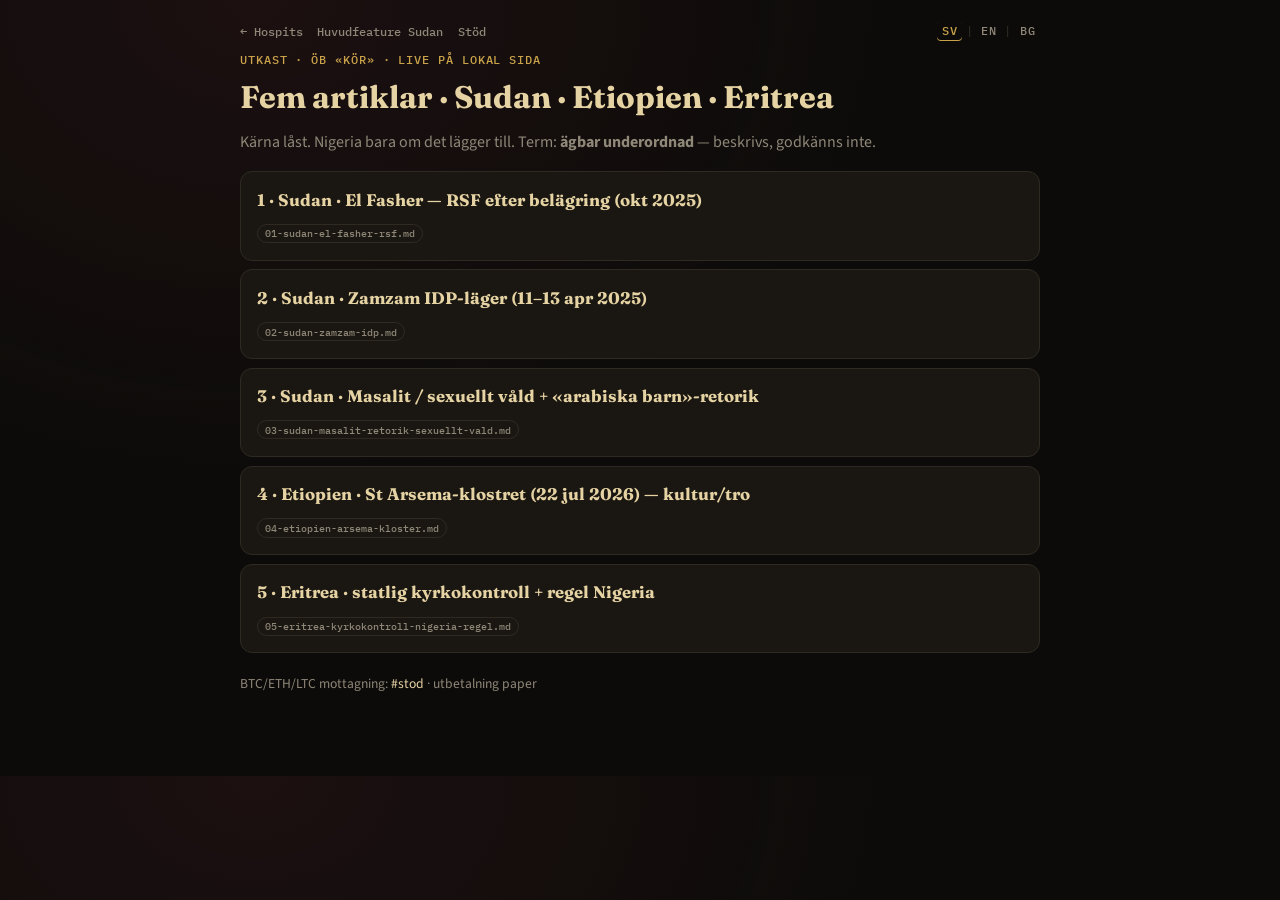
==== feature/index.html @ 04afb05c "Add SV/EN/BG language switcher for Frihetsbibliotek UI Introduce shared i18n.js with data-i18n keys," ====
<!DOCTYPE html>
<html lang="sv"><head>
<meta charset="UTF-8" />
<meta name="viewport" content="width=device-width, initial-scale=1" />
<title data-i18n-doc="featureIndex.docTitle">Feature-serie · 5 artiklar · Frihetsbibliotek</title>
<link href="https://fonts.googleapis.com/css2?family=Fraunces:opsz,wght@9..144,600;700&family=IBM+Plex+Mono:wght@400;500&family=Source+Sans+3:wght@400;600&display=swap" rel="stylesheet" />
<style>
:root{--bg:#0c0b09;--stone:#17150f;--card:#1a1712;--gold:#c9a24a;--gold-soft:#e6d3a3;--ink:#e8e0d0;--mute:#8f8778;--line:#2e2a22;--wine:#5c2430}
*{box-sizing:border-box}body{margin:0;color:var(--ink);font:400 16px/1.55 "Source Sans 3",sans-serif;background:radial-gradient(ellipse at 20% 0%,rgba(92,36,48,.2),transparent 45%),var(--bg);padding-bottom:3rem}
a{color:var(--gold-soft);text-decoration:none}.stamp{font:500 .72rem "IBM Plex Mono",monospace;color:var(--gold);letter-spacing:.08em;text-transform:uppercase}
h1{font-family:Fraunces,serif;color:var(--gold-soft);font-size:clamp(1.4rem,3.2vw,1.95rem);line-height:1.15;margin:.3rem 0}
h2{font-family:Fraunces,serif;color:var(--gold-soft);font-size:1.1rem;margin:1.3rem 0 .5rem}
.wrap{max-width:52rem;margin:0 auto;padding:1.3rem 1rem}
.mute{color:var(--mute)}.lede{color:var(--mute);max-width:40rem}
table{width:100%;border-collapse:collapse;font-size:.88rem;margin:.4rem 0 1rem;background:var(--card);border:1px solid var(--line);border-radius:12px;overflow:hidden}
th,td{text-align:left;vertical-align:top;padding:.5rem .65rem;border-bottom:1px solid var(--line)}
th{font:500 .68rem "IBM Plex Mono",monospace;color:var(--gold);text-transform:uppercase;background:var(--stone)}
tr:last-child td{border-bottom:0}.st{font:500 .72rem "IBM Plex Mono",monospace;color:var(--gold)}
nav{display:flex;flex-wrap:wrap;align-items:center;gap:.5rem .9rem;margin-bottom:.35rem}
nav a{font:500 .78rem "IBM Plex Mono",monospace;color:var(--mute);margin-right:0}
.lang-switch{margin-left:auto;display:inline-flex;align-items:center;gap:.15rem;font:500 .72rem "IBM Plex Mono",monospace;letter-spacing:.04em}
.lang-sep{color:var(--line);user-select:none;padding:0 .05rem}
.lang-btn{background:transparent;border:0;color:var(--mute);cursor:pointer;font:inherit;letter-spacing:.06em;padding:.15rem .3rem;border-radius:4px}
.lang-btn:hover{color:var(--gold-soft)}
.lang-btn.is-active{color:var(--gold);box-shadow:inset 0 -1px 0 var(--gold)}
.callout{background:var(--stone);border-left:3px solid var(--wine);border-radius:8px;padding:.7rem .85rem;margin:1rem 0;color:var(--mute);font-size:.9rem}
ul{color:var(--ink)}code{font:400 .8rem "IBM Plex Mono",monospace;color:var(--gold-soft)}

.card{display:block;background:var(--card);border:1px solid var(--line);border-radius:12px;padding:.9rem 1rem;margin:.55rem 0}
.card:hover{border-color:var(--gold)}
.badge{display:inline-block;font:500 .65rem "IBM Plex Mono",monospace;border:1px solid var(--line);border-radius:999px;padding:.1rem .45rem;color:var(--mute);margin-top:.35rem}
</style></head><body>
<div class="wrap">
<nav>
  <a href="../frihet.html" data-i18n="nav.back">← Hospits</a>
  <a href="../frihet-sudan-guld.html" data-i18n="nav.huvudfeatureSudan">Huvudfeature Sudan</a>
  <a href="../frihet.html#stod" data-i18n="nav.stod">Stöd</a>
</nav>
<p class="stamp" data-i18n="featureIndex.stamp">UTKAST · ÖB «Kör» · live på lokal sida</p>
<h1 data-i18n="featureIndex.title">Fem artiklar · Sudan · Etiopien · Eritrea</h1>
<p class="lede" data-i18n-html="featureIndex.lede">Kärna låst. Nigeria bara om det lägger till. Term: <b>ägbar underordnad</b> — beskrivs, godkänns inte.</p>
<a class="card" href="01-sudan-el-fasher-rsf.html"><h2 style="margin:0 0 .35rem;font-size:1.05rem">1 · Sudan · El Fasher — RSF efter belägring (okt 2025)</h2><span class="badge">01-sudan-el-fasher-rsf.md</span></a>
<a class="card" href="02-sudan-zamzam-idp.html"><h2 style="margin:0 0 .35rem;font-size:1.05rem">2 · Sudan · Zamzam IDP-läger (11–13 apr 2025)</h2><span class="badge">02-sudan-zamzam-idp.md</span></a>
<a class="card" href="03-sudan-masalit-retorik-sexuellt-vald.html"><h2 style="margin:0 0 .35rem;font-size:1.05rem">3 · Sudan · Masalit / sexuellt våld + «arabiska barn»-retorik</h2><span class="badge">03-sudan-masalit-retorik-sexuellt-vald.md</span></a>
<a class="card" href="04-etiopien-arsema-kloster.html"><h2 style="margin:0 0 .35rem;font-size:1.05rem">4 · Etiopien · St Arsema-klostret (22 jul 2026) — kultur/tro</h2><span class="badge">04-etiopien-arsema-kloster.md</span></a>
<a class="card" href="05-eritrea-kyrkokontroll-nigeria-regel.html"><h2 style="margin:0 0 .35rem;font-size:1.05rem">5 · Eritrea · statlig kyrkokontroll + regel Nigeria</h2><span class="badge">05-eritrea-kyrkokontroll-nigeria-regel.md</span></a>
<p class="mute" style="font-size:.85rem;margin-top:1.2rem" data-i18n-html="featureIndex.footer">BTC/ETH/LTC mottagning: <a href="../frihet.html#stod">#stod</a> · utbetalning paper</p>
</div>
<script src="../i18n.js"></script>
</body></html>
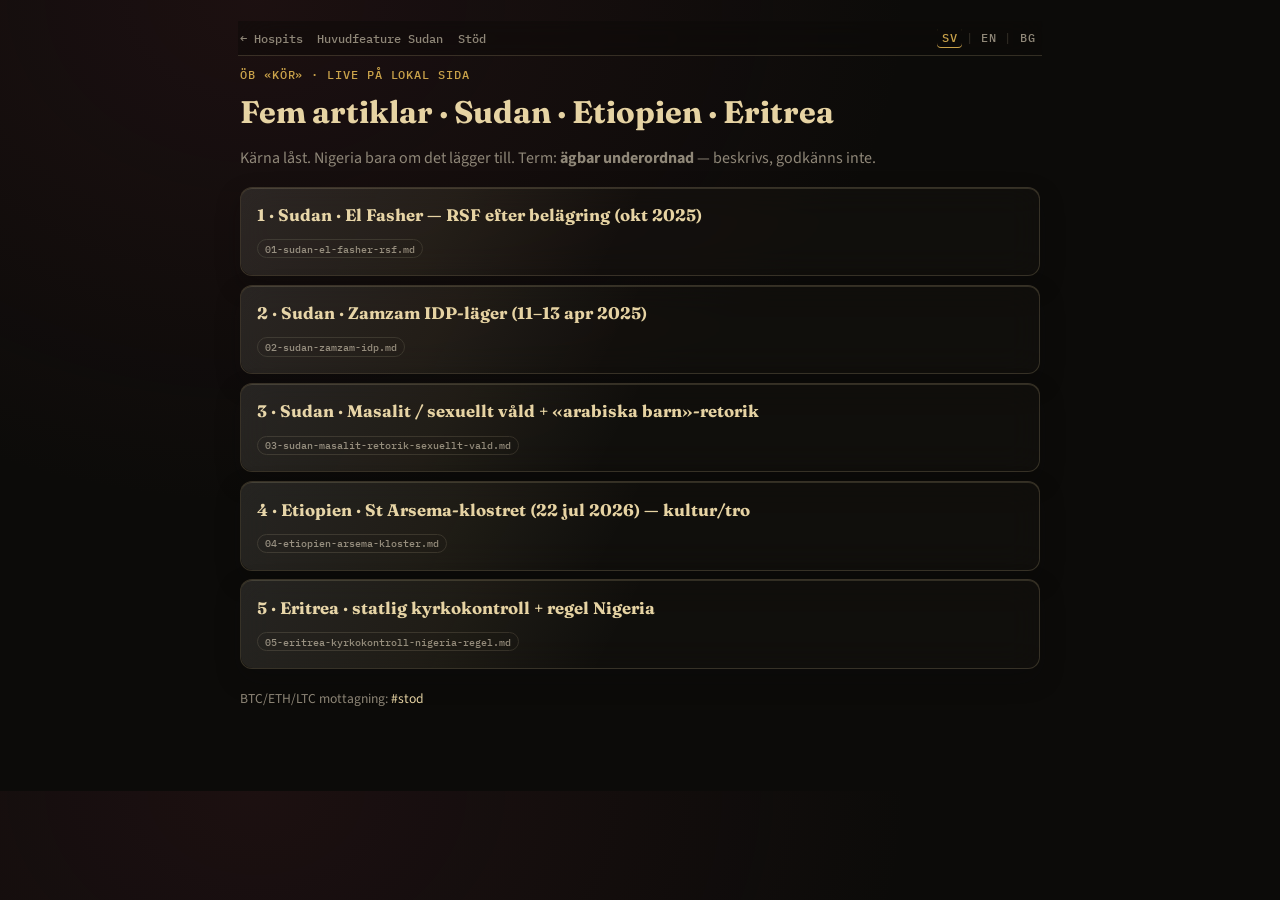
==== commit d5635281: "Blend glass cards into the hospits theme and open the catalog. Hide paper and utkast wording from vi" ====
--- a/feature/index.html
+++ b/feature/index.html
@@ -29,14 +29,15 @@
 .card{display:block;background:var(--card);border:1px solid var(--line);border-radius:12px;padding:.9rem 1rem;margin:.55rem 0}
 .card:hover{border-color:var(--gold)}
 .badge{display:inline-block;font:500 .65rem "IBM Plex Mono",monospace;border:1px solid var(--line);border-radius:999px;padding:.1rem .45rem;color:var(--mute);margin-top:.35rem}
-</style></head><body>
+</style>
+<link rel="stylesheet" href="../glass.css" /></head><body>
 <div class="wrap">
 <nav>
   <a href="../frihet.html" data-i18n="nav.back">← Hospits</a>
   <a href="../frihet-sudan-guld.html" data-i18n="nav.huvudfeatureSudan">Huvudfeature Sudan</a>
   <a href="../frihet.html#stod" data-i18n="nav.stod">Stöd</a>
 </nav>
-<p class="stamp" data-i18n="featureIndex.stamp">UTKAST · ÖB «Kör» · live på lokal sida</p>
+<p class="stamp" data-i18n="featureIndex.stamp">ÖB «Kör» · live på lokal sida</p>
 <h1 data-i18n="featureIndex.title">Fem artiklar · Sudan · Etiopien · Eritrea</h1>
 <p class="lede" data-i18n-html="featureIndex.lede">Kärna låst. Nigeria bara om det lägger till. Term: <b>ägbar underordnad</b> — beskrivs, godkänns inte.</p>
 <a class="card" href="01-sudan-el-fasher-rsf.html"><h2 style="margin:0 0 .35rem;font-size:1.05rem">1 · Sudan · El Fasher — RSF efter belägring (okt 2025)</h2><span class="badge">01-sudan-el-fasher-rsf.md</span></a>
@@ -44,7 +45,7 @@
 <a class="card" href="03-sudan-masalit-retorik-sexuellt-vald.html"><h2 style="margin:0 0 .35rem;font-size:1.05rem">3 · Sudan · Masalit / sexuellt våld + «arabiska barn»-retorik</h2><span class="badge">03-sudan-masalit-retorik-sexuellt-vald.md</span></a>
 <a class="card" href="04-etiopien-arsema-kloster.html"><h2 style="margin:0 0 .35rem;font-size:1.05rem">4 · Etiopien · St Arsema-klostret (22 jul 2026) — kultur/tro</h2><span class="badge">04-etiopien-arsema-kloster.md</span></a>
 <a class="card" href="05-eritrea-kyrkokontroll-nigeria-regel.html"><h2 style="margin:0 0 .35rem;font-size:1.05rem">5 · Eritrea · statlig kyrkokontroll + regel Nigeria</h2><span class="badge">05-eritrea-kyrkokontroll-nigeria-regel.md</span></a>
-<p class="mute" style="font-size:.85rem;margin-top:1.2rem" data-i18n-html="featureIndex.footer">BTC/ETH/LTC mottagning: <a href="../frihet.html#stod">#stod</a> · utbetalning paper</p>
+<p class="mute" style="font-size:.85rem;margin-top:1.2rem" data-i18n-html="featureIndex.footer">BTC/ETH/LTC mottagning: <a href="../frihet.html#stod">#stod</a></p>
 </div>
 <script src="../i18n.js"></script>
 </body></html>
--- a/glass.css
+++ b/glass.css
@@ -0,0 +1,155 @@
+/* Glass layer blended onto the existing gold/stone/wine hospits theme.
+   Palette and type stay in each page; this file only frosts surfaces. */
+
+nav.top {
+  background: rgba(12, 11, 9, .58);
+  border-bottom-color: rgba(230, 211, 163, .18);
+  -webkit-backdrop-filter: blur(18px) saturate(1.2);
+  backdrop-filter: blur(18px) saturate(1.2);
+}
+
+.wrap > nav {
+  position: sticky;
+  top: 0;
+  z-index: 20;
+  margin: 0 -.15rem .7rem;
+  padding: .45rem .15rem;
+  background: rgba(12, 11, 9, .58);
+  border-bottom: 1px solid rgba(230, 211, 163, .18);
+  -webkit-backdrop-filter: blur(18px) saturate(1.2);
+  backdrop-filter: blur(18px) saturate(1.2);
+}
+
+article.card,
+a.card,
+.post-detail {
+  position: relative;
+  overflow: hidden;
+  background: rgba(26, 23, 18, .78);
+  border: 1px solid rgba(230, 211, 163, .18);
+  box-shadow:
+    inset 0 1px 0 rgba(230, 211, 163, .16),
+    0 10px 24px rgba(12, 11, 9, .28);
+  transition: transform 240ms ease, border-color 240ms ease, box-shadow 240ms ease;
+}
+
+@supports ((backdrop-filter: blur(12px)) or (-webkit-backdrop-filter: blur(12px))) {
+  article.card,
+  a.card,
+  .post-detail {
+    background: rgba(26, 23, 18, .42);
+    -webkit-backdrop-filter: blur(16px) saturate(1.2);
+    backdrop-filter: blur(16px) saturate(1.2);
+  }
+  nav.top,
+  .wrap > nav {
+    background: rgba(12, 11, 9, .5);
+  }
+}
+
+article.card::before,
+a.card::before,
+.post-detail::before {
+  content: "";
+  position: absolute;
+  inset: 0;
+  pointer-events: none;
+  border-radius: inherit;
+  background: linear-gradient(
+    118deg,
+    rgba(255, 255, 255, .09) 0%,
+    rgba(230, 211, 163, .07) 26%,
+    transparent 48%
+  );
+}
+
+a.feature-card { display: block; }
+.feature-wrap .feature-card + .feature-card { margin-top: .65rem; }
+
+a.feature-card:hover { text-decoration: none; }
+article.card:hover,
+a.card:hover {
+  transform: translateY(-2px);
+  border-color: rgba(201, 162, 74, .55);
+  box-shadow:
+    inset 0 1px 0 rgba(230, 211, 163, .28),
+    0 14px 28px rgba(92, 36, 48, .32),
+    0 0 22px rgba(201, 162, 74, .18);
+  text-decoration: none;
+}
+
+a.feature-card:hover h3 { text-decoration: underline; }
+
+a.card-hit {
+  display: block;
+  position: relative;
+  z-index: 1;
+  color: inherit;
+  text-decoration: none;
+  cursor: pointer;
+}
+a.card-hit:hover,
+a.card-hit:focus { text-decoration: none; color: inherit; }
+a.card-hit:hover h3 { text-decoration: underline; }
+
+article.card:focus-within,
+a.card:focus-visible,
+.sort-chips button:focus-visible,
+.lang-btn:focus-visible,
+nav.top a:focus-visible,
+.wrap > nav a:focus-visible {
+  outline: 2px solid var(--gold);
+  outline-offset: 3px;
+}
+
+.post-detail {
+  margin-top: .75rem;
+  padding: .75rem .85rem;
+  border-radius: 10px;
+}
+.post-detail[hidden] { display: none; }
+.post-detail .detail-etikett {
+  margin: .2rem 0 .35rem;
+  color: var(--gold-soft);
+  font-family: Fraunces, serif;
+  font-size: .98rem;
+}
+.post-detail .detail-note { margin: 0; color: var(--mute); font-size: .86rem; }
+
+.sort-chips {
+  display: flex;
+  flex-wrap: wrap;
+  gap: .4rem;
+  margin: .15rem 0 .65rem;
+}
+.sort-chips button {
+  font: 500 .68rem "IBM Plex Mono", monospace;
+  letter-spacing: .04em;
+  text-transform: uppercase;
+  color: var(--mute);
+  background: rgba(26, 23, 18, .55);
+  border: 1px solid rgba(230, 211, 163, .18);
+  border-radius: 999px;
+  padding: .28rem .7rem;
+  cursor: pointer;
+  transition: border-color 220ms ease, color 220ms ease, box-shadow 220ms ease;
+}
+.sort-chips button:hover,
+.sort-chips button.is-active {
+  color: var(--gold-soft);
+  border-color: rgba(201, 162, 74, .55);
+  box-shadow: 0 0 14px rgba(201, 162, 74, .16);
+}
+
+@media (prefers-reduced-motion: reduce) {
+  article.card,
+  a.card,
+  a.feature-card,
+  .sort-chips button {
+    transition: none;
+  }
+  article.card:hover,
+  a.card:hover {
+    transform: none;
+  }
+}
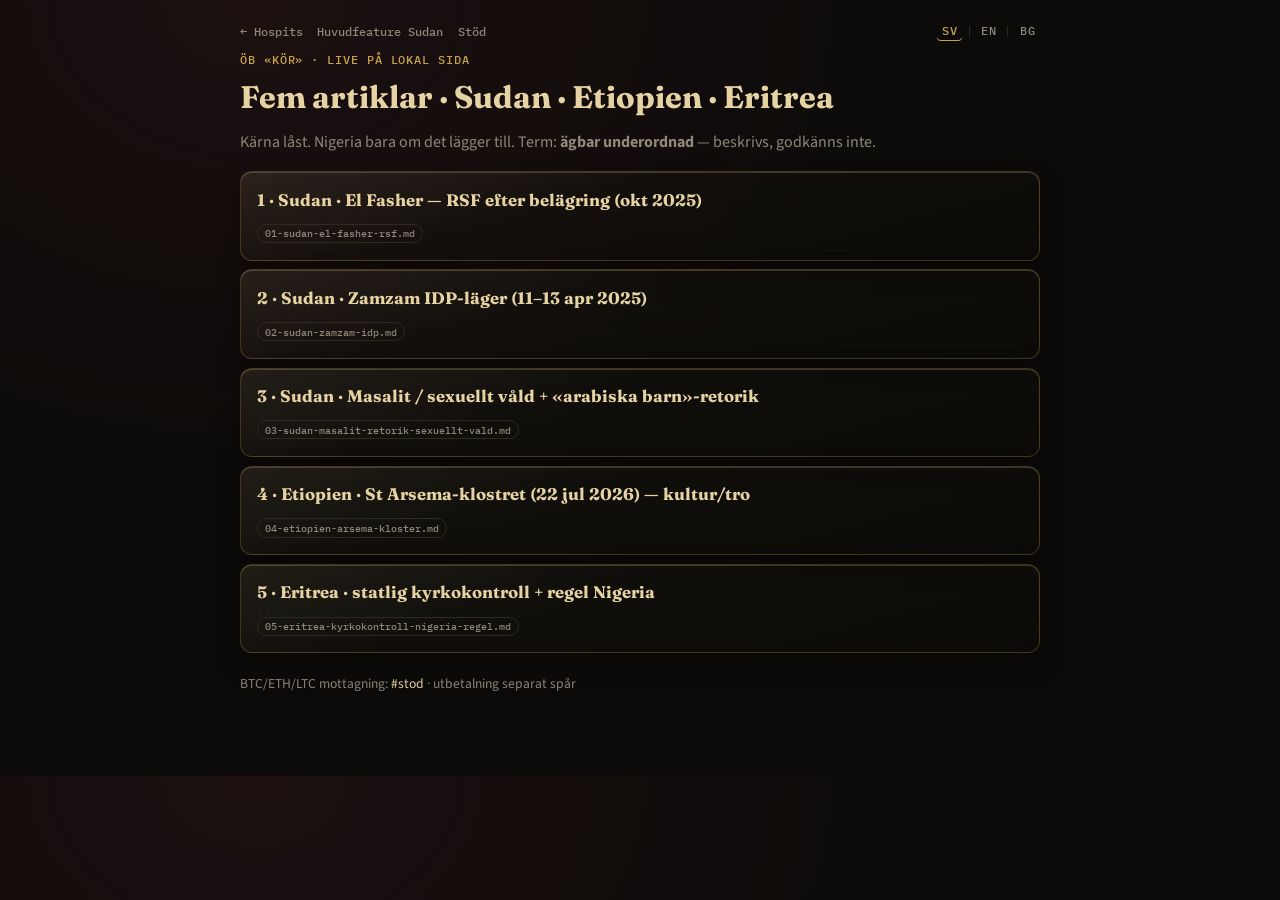
==== commit 9ecc3108: "Open catalog cards in post.html and frost the gold theme. Replace the inline inquiry toggle with pos" ====
--- a/feature/index.html
+++ b/feature/index.html
@@ -26,11 +26,10 @@
 .callout{background:var(--stone);border-left:3px solid var(--wine);border-radius:8px;padding:.7rem .85rem;margin:1rem 0;color:var(--mute);font-size:.9rem}
 ul{color:var(--ink)}code{font:400 .8rem "IBM Plex Mono",monospace;color:var(--gold-soft)}
 
-.card{display:block;background:var(--card);border:1px solid var(--line);border-radius:12px;padding:.9rem 1rem;margin:.55rem 0}
-.card:hover{border-color:var(--gold)}
+.card{position:relative;overflow:hidden;display:block;cursor:pointer;color:inherit;text-decoration:none;background:linear-gradient(165deg,rgba(230,211,163,.10),rgba(23,21,15,.42) 38%,rgba(12,11,9,.55));border:1px solid rgba(201,162,74,.28);border-radius:12px;padding:.9rem 1rem;margin:.55rem 0;backdrop-filter:blur(16px) saturate(1.25);-webkit-backdrop-filter:blur(16px) saturate(1.25);box-shadow:inset 0 1px 0 rgba(230,211,163,.22),0 12px 28px rgba(0,0,0,.32);transition:border-color .22s ease,box-shadow .22s ease,transform .22s ease}
+.card:hover{border-color:rgba(201,162,74,.75);box-shadow:inset 0 1px 0 rgba(230,211,163,.34),0 0 22px rgba(201,162,74,.22),0 14px 32px rgba(0,0,0,.4);transform:translateY(-2px);text-decoration:none}
 .badge{display:inline-block;font:500 .65rem "IBM Plex Mono",monospace;border:1px solid var(--line);border-radius:999px;padding:.1rem .45rem;color:var(--mute);margin-top:.35rem}
-</style>
-<link rel="stylesheet" href="../glass.css" /></head><body>
+</style></head><body>
 <div class="wrap">
 <nav>
   <a href="../frihet.html" data-i18n="nav.back">← Hospits</a>
@@ -45,7 +44,7 @@
 <a class="card" href="03-sudan-masalit-retorik-sexuellt-vald.html"><h2 style="margin:0 0 .35rem;font-size:1.05rem">3 · Sudan · Masalit / sexuellt våld + «arabiska barn»-retorik</h2><span class="badge">03-sudan-masalit-retorik-sexuellt-vald.md</span></a>
 <a class="card" href="04-etiopien-arsema-kloster.html"><h2 style="margin:0 0 .35rem;font-size:1.05rem">4 · Etiopien · St Arsema-klostret (22 jul 2026) — kultur/tro</h2><span class="badge">04-etiopien-arsema-kloster.md</span></a>
 <a class="card" href="05-eritrea-kyrkokontroll-nigeria-regel.html"><h2 style="margin:0 0 .35rem;font-size:1.05rem">5 · Eritrea · statlig kyrkokontroll + regel Nigeria</h2><span class="badge">05-eritrea-kyrkokontroll-nigeria-regel.md</span></a>
-<p class="mute" style="font-size:.85rem;margin-top:1.2rem" data-i18n-html="featureIndex.footer">BTC/ETH/LTC mottagning: <a href="../frihet.html#stod">#stod</a></p>
+<p class="mute" style="font-size:.85rem;margin-top:1.2rem" data-i18n-html="featureIndex.footer">BTC/ETH/LTC mottagning: <a href="../frihet.html#stod">#stod</a> · utbetalning separat spår</p>
 </div>
 <script src="../i18n.js"></script>
 </body></html>
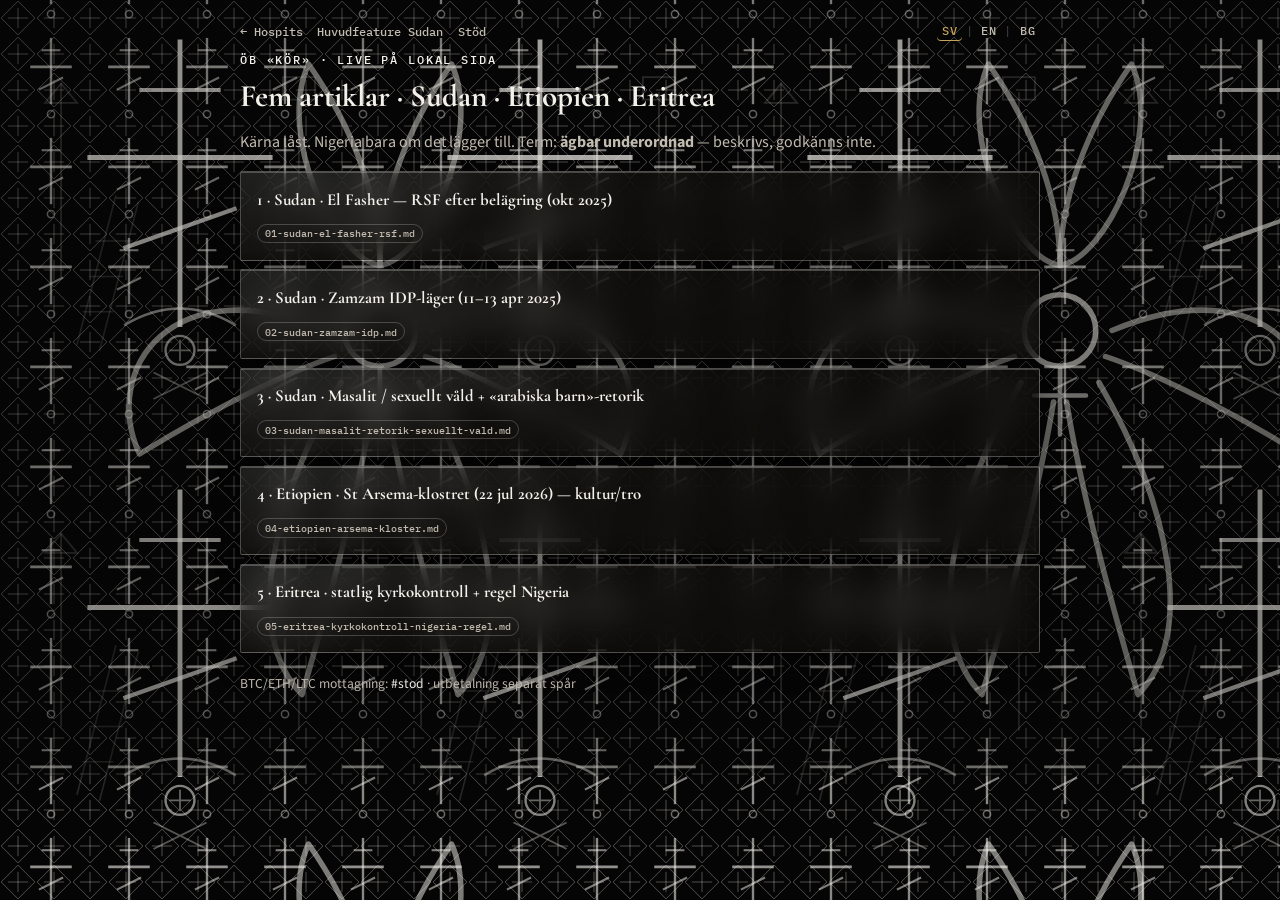
==== commit a6373be2: "Restyle Frihetsbibliotek in a black-and-white Great Schema. Black cloth with repeating Orthodox cros" ====
--- a/feature/index.html
+++ b/feature/index.html
@@ -3,19 +3,19 @@
 <meta charset="UTF-8" />
 <meta name="viewport" content="width=device-width, initial-scale=1" />
 <title data-i18n-doc="featureIndex.docTitle">Feature-serie · 5 artiklar · Frihetsbibliotek</title>
-<link href="https://fonts.googleapis.com/css2?family=Fraunces:opsz,wght@9..144,600;700&family=IBM+Plex+Mono:wght@400;500&family=Source+Sans+3:wght@400;600&display=swap" rel="stylesheet" />
+<link href="https://fonts.googleapis.com/css2?family=Cormorant+Garamond:ital,wght@0,500;0,600;0,700;1,500&family=IBM+Plex+Mono:wght@400;500&family=Source+Sans+3:wght@400;600&display=swap" rel="stylesheet" />
 <style>
-:root{--bg:#0c0b09;--stone:#17150f;--card:#1a1712;--gold:#c9a24a;--gold-soft:#e6d3a3;--ink:#e8e0d0;--mute:#8f8778;--line:#2e2a22;--wine:#5c2430}
-*{box-sizing:border-box}body{margin:0;color:var(--ink);font:400 16px/1.55 "Source Sans 3",sans-serif;background:radial-gradient(ellipse at 20% 0%,rgba(92,36,48,.2),transparent 45%),var(--bg);padding-bottom:3rem}
-a{color:var(--gold-soft);text-decoration:none}.stamp{font:500 .72rem "IBM Plex Mono",monospace;color:var(--gold);letter-spacing:.08em;text-transform:uppercase}
-h1{font-family:Fraunces,serif;color:var(--gold-soft);font-size:clamp(1.4rem,3.2vw,1.95rem);line-height:1.15;margin:.3rem 0}
-h2{font-family:Fraunces,serif;color:var(--gold-soft);font-size:1.1rem;margin:1.3rem 0 .5rem}
+:root{--bg:#050505;--stone:#101010;--card:rgba(16,16,16,.78);--gold:#c4a35a;--gold-soft:#f4f1ea;--ink:#f4f1ea;--mute:#c2bbb0;--line:rgba(244,241,234,.22);--wine:#f4f1ea}
+*{box-sizing:border-box}body{margin:0;color:var(--ink);font:400 16px/1.55 "Source Sans 3",sans-serif;background-color:#050505;background-image:radial-gradient(ellipse at 50% 20%,rgba(5,5,5,.05) 0%,rgba(5,5,5,.28) 80%),url("../schema/seraph.svg"),url("../schema/golgotha.svg"),url("../schema/cross-field.svg"),url("../schema/ornament.svg");background-size:100% 100%,680px 780px,360px 450px,78px 100px,36px 36px;background-repeat:no-repeat,repeat,repeat,repeat,repeat;background-position:center,40px 12px,0 0,12px 28px,0 0;background-attachment:scroll;padding-bottom:3rem}
+a{color:var(--gold-soft);text-decoration:none}.stamp{font:500 .72rem "IBM Plex Mono",monospace;color:var(--ink);letter-spacing:.16em;text-transform:uppercase}
+h1{font-family:"Cormorant Garamond",serif;color:var(--gold-soft);font-size:clamp(1.4rem,3.2vw,1.95rem);line-height:1.15;margin:.3rem 0}
+h2{font-family:"Cormorant Garamond",serif;color:var(--gold-soft);font-size:1.1rem;margin:1.3rem 0 .5rem}
 .wrap{max-width:52rem;margin:0 auto;padding:1.3rem 1rem}
 .mute{color:var(--mute)}.lede{color:var(--mute);max-width:40rem}
-table{width:100%;border-collapse:collapse;font-size:.88rem;margin:.4rem 0 1rem;background:var(--card);border:1px solid var(--line);border-radius:12px;overflow:hidden}
+table{width:100%;border-collapse:collapse;font-size:.88rem;margin:.4rem 0 1rem;background:var(--card);border:1px solid var(--line);border-radius:2px;overflow:hidden}
 th,td{text-align:left;vertical-align:top;padding:.5rem .65rem;border-bottom:1px solid var(--line)}
-th{font:500 .68rem "IBM Plex Mono",monospace;color:var(--gold);text-transform:uppercase;background:var(--stone)}
-tr:last-child td{border-bottom:0}.st{font:500 .72rem "IBM Plex Mono",monospace;color:var(--gold)}
+th{font:500 .68rem "IBM Plex Mono",monospace;color:var(--ink);text-transform:uppercase;background:var(--stone)}
+tr:last-child td{border-bottom:0}.st{font:500 .72rem "IBM Plex Mono",monospace;color:var(--ink)}
 nav{display:flex;flex-wrap:wrap;align-items:center;gap:.5rem .9rem;margin-bottom:.35rem}
 nav a{font:500 .78rem "IBM Plex Mono",monospace;color:var(--mute);margin-right:0}
 .lang-switch{margin-left:auto;display:inline-flex;align-items:center;gap:.15rem;font:500 .72rem "IBM Plex Mono",monospace;letter-spacing:.04em}
@@ -26,8 +26,8 @@
 .callout{background:var(--stone);border-left:3px solid var(--wine);border-radius:8px;padding:.7rem .85rem;margin:1rem 0;color:var(--mute);font-size:.9rem}
 ul{color:var(--ink)}code{font:400 .8rem "IBM Plex Mono",monospace;color:var(--gold-soft)}
 
-.card{position:relative;overflow:hidden;display:block;cursor:pointer;color:inherit;text-decoration:none;background:linear-gradient(165deg,rgba(230,211,163,.10),rgba(23,21,15,.42) 38%,rgba(12,11,9,.55));border:1px solid rgba(201,162,74,.28);border-radius:12px;padding:.9rem 1rem;margin:.55rem 0;backdrop-filter:blur(16px) saturate(1.25);-webkit-backdrop-filter:blur(16px) saturate(1.25);box-shadow:inset 0 1px 0 rgba(230,211,163,.22),0 12px 28px rgba(0,0,0,.32);transition:border-color .22s ease,box-shadow .22s ease,transform .22s ease}
-.card:hover{border-color:rgba(201,162,74,.75);box-shadow:inset 0 1px 0 rgba(230,211,163,.34),0 0 22px rgba(201,162,74,.22),0 14px 32px rgba(0,0,0,.4);transform:translateY(-2px);text-decoration:none}
+.card{position:relative;overflow:hidden;display:block;cursor:pointer;color:inherit;text-decoration:none;background:linear-gradient(165deg,rgba(255,255,255,.10),rgba(23,21,15,.42) 38%,rgba(12,11,9,.55));border:1px solid rgba(244,241,234,.28);border-radius:2px;padding:.9rem 1rem;margin:.55rem 0;backdrop-filter:blur(16px) saturate(1.25);-webkit-backdrop-filter:blur(16px) saturate(1.25);box-shadow:inset 0 1px 0 rgba(255,255,255,.22),0 12px 28px rgba(0,0,0,.32);transition:border-color .22s ease,box-shadow .22s ease,transform .22s ease}
+.card:hover{border-color:rgba(244,241,234,.75);box-shadow:inset 0 1px 0 rgba(255,255,255,.34),0 0 22px rgba(244,241,234,.22),0 14px 32px rgba(0,0,0,.4);transform:translateY(-2px);text-decoration:none}
 .badge{display:inline-block;font:500 .65rem "IBM Plex Mono",monospace;border:1px solid var(--line);border-radius:999px;padding:.1rem .45rem;color:var(--mute);margin-top:.35rem}
 </style></head><body>
 <div class="wrap">
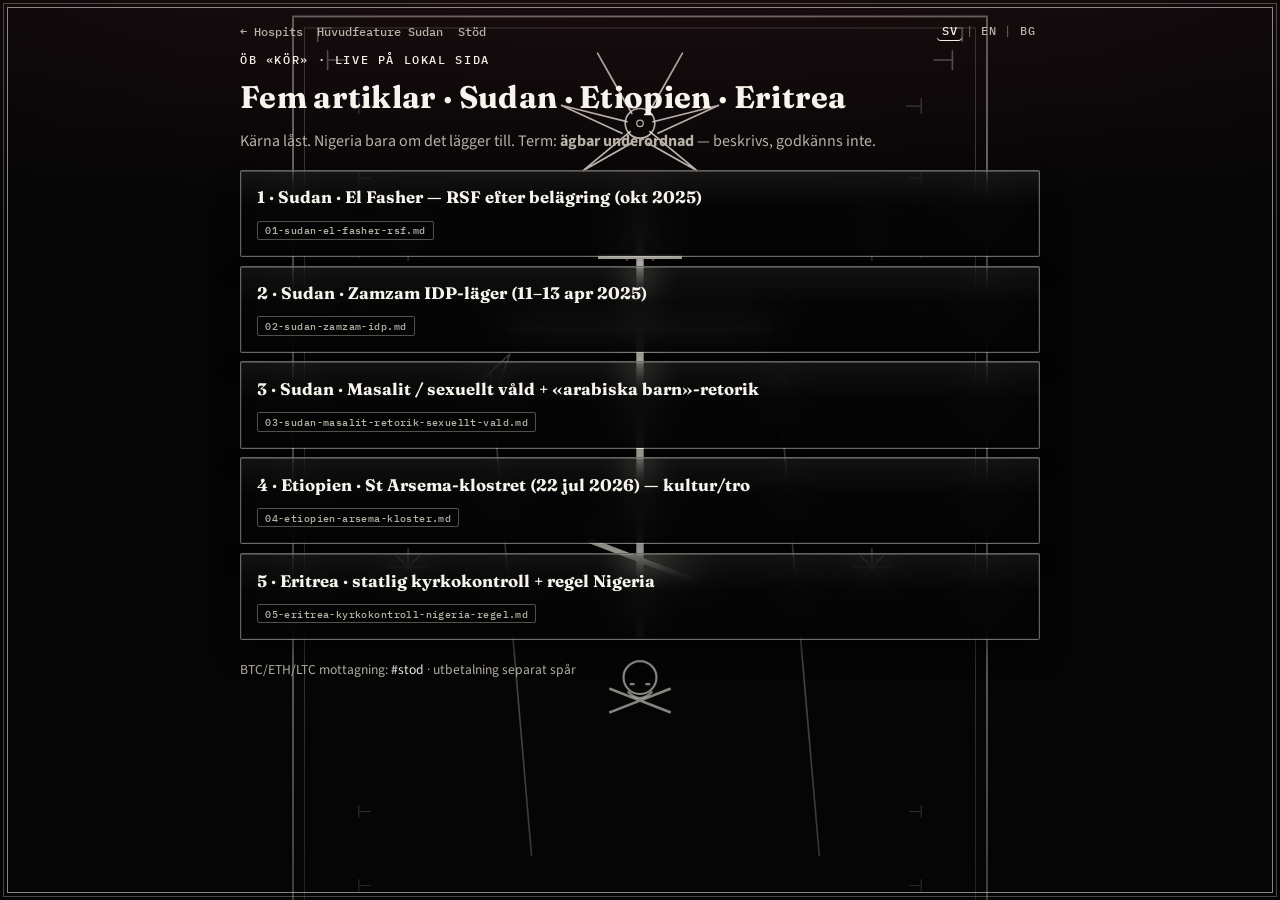
==== commit 1a8a3749: "Shift the hospits chrome onto a schema field. Black ground, bone frames, and a faint original cross-" ====
--- a/feature/index.html
+++ b/feature/index.html
@@ -3,19 +3,19 @@
 <meta charset="UTF-8" />
 <meta name="viewport" content="width=device-width, initial-scale=1" />
 <title data-i18n-doc="featureIndex.docTitle">Feature-serie · 5 artiklar · Frihetsbibliotek</title>
-<link href="https://fonts.googleapis.com/css2?family=Cormorant+Garamond:ital,wght@0,500;0,600;0,700;1,500&family=IBM+Plex+Mono:wght@400;500&family=Source+Sans+3:wght@400;600&display=swap" rel="stylesheet" />
+<link href="https://fonts.googleapis.com/css2?family=Fraunces:opsz,wght@9..144,600;700&family=IBM+Plex+Mono:wght@400;500&family=Source+Sans+3:wght@400;600&display=swap" rel="stylesheet" />
 <style>
-:root{--bg:#050505;--stone:#101010;--card:rgba(16,16,16,.78);--gold:#c4a35a;--gold-soft:#f4f1ea;--ink:#f4f1ea;--mute:#c2bbb0;--line:rgba(244,241,234,.22);--wine:#f4f1ea}
-*{box-sizing:border-box}body{margin:0;color:var(--ink);font:400 16px/1.55 "Source Sans 3",sans-serif;background-color:#050505;background-image:radial-gradient(ellipse at 50% 20%,rgba(5,5,5,.05) 0%,rgba(5,5,5,.28) 80%),url("../schema/seraph.svg"),url("../schema/golgotha.svg"),url("../schema/cross-field.svg"),url("../schema/ornament.svg");background-size:100% 100%,680px 780px,360px 450px,78px 100px,36px 36px;background-repeat:no-repeat,repeat,repeat,repeat,repeat;background-position:center,40px 12px,0 0,12px 28px,0 0;background-attachment:scroll;padding-bottom:3rem}
-a{color:var(--gold-soft);text-decoration:none}.stamp{font:500 .72rem "IBM Plex Mono",monospace;color:var(--ink);letter-spacing:.16em;text-transform:uppercase}
-h1{font-family:"Cormorant Garamond",serif;color:var(--gold-soft);font-size:clamp(1.4rem,3.2vw,1.95rem);line-height:1.15;margin:.3rem 0}
-h2{font-family:"Cormorant Garamond",serif;color:var(--gold-soft);font-size:1.1rem;margin:1.3rem 0 .5rem}
+:root{--bg:#0c0b09;--stone:#17150f;--card:#1a1712;--gold:#c9a24a;--gold-soft:#e6d3a3;--ink:#e8e0d0;--mute:#8f8778;--line:#2e2a22;--wine:#5c2430}
+*{box-sizing:border-box}body{margin:0;color:var(--ink);font:400 16px/1.55 "Source Sans 3",sans-serif;background:radial-gradient(ellipse at 20% 0%,rgba(92,36,48,.2),transparent 45%),var(--bg);padding-bottom:3rem}
+a{color:var(--gold-soft);text-decoration:none}.stamp{font:500 .72rem "IBM Plex Mono",monospace;color:var(--gold);letter-spacing:.08em;text-transform:uppercase}
+h1{font-family:Fraunces,serif;color:var(--gold-soft);font-size:clamp(1.4rem,3.2vw,1.95rem);line-height:1.15;margin:.3rem 0}
+h2{font-family:Fraunces,serif;color:var(--gold-soft);font-size:1.1rem;margin:1.3rem 0 .5rem}
 .wrap{max-width:52rem;margin:0 auto;padding:1.3rem 1rem}
 .mute{color:var(--mute)}.lede{color:var(--mute);max-width:40rem}
-table{width:100%;border-collapse:collapse;font-size:.88rem;margin:.4rem 0 1rem;background:var(--card);border:1px solid var(--line);border-radius:2px;overflow:hidden}
+table{width:100%;border-collapse:collapse;font-size:.88rem;margin:.4rem 0 1rem;background:var(--card);border:1px solid var(--line);border-radius:12px;overflow:hidden}
 th,td{text-align:left;vertical-align:top;padding:.5rem .65rem;border-bottom:1px solid var(--line)}
-th{font:500 .68rem "IBM Plex Mono",monospace;color:var(--ink);text-transform:uppercase;background:var(--stone)}
-tr:last-child td{border-bottom:0}.st{font:500 .72rem "IBM Plex Mono",monospace;color:var(--ink)}
+th{font:500 .68rem "IBM Plex Mono",monospace;color:var(--gold);text-transform:uppercase;background:var(--stone)}
+tr:last-child td{border-bottom:0}.st{font:500 .72rem "IBM Plex Mono",monospace;color:var(--gold)}
 nav{display:flex;flex-wrap:wrap;align-items:center;gap:.5rem .9rem;margin-bottom:.35rem}
 nav a{font:500 .78rem "IBM Plex Mono",monospace;color:var(--mute);margin-right:0}
 .lang-switch{margin-left:auto;display:inline-flex;align-items:center;gap:.15rem;font:500 .72rem "IBM Plex Mono",monospace;letter-spacing:.04em}
@@ -26,10 +26,12 @@
 .callout{background:var(--stone);border-left:3px solid var(--wine);border-radius:8px;padding:.7rem .85rem;margin:1rem 0;color:var(--mute);font-size:.9rem}
 ul{color:var(--ink)}code{font:400 .8rem "IBM Plex Mono",monospace;color:var(--gold-soft)}
 
-.card{position:relative;overflow:hidden;display:block;cursor:pointer;color:inherit;text-decoration:none;background:linear-gradient(165deg,rgba(255,255,255,.10),rgba(23,21,15,.42) 38%,rgba(12,11,9,.55));border:1px solid rgba(244,241,234,.28);border-radius:2px;padding:.9rem 1rem;margin:.55rem 0;backdrop-filter:blur(16px) saturate(1.25);-webkit-backdrop-filter:blur(16px) saturate(1.25);box-shadow:inset 0 1px 0 rgba(255,255,255,.22),0 12px 28px rgba(0,0,0,.32);transition:border-color .22s ease,box-shadow .22s ease,transform .22s ease}
-.card:hover{border-color:rgba(244,241,234,.75);box-shadow:inset 0 1px 0 rgba(255,255,255,.34),0 0 22px rgba(244,241,234,.22),0 14px 32px rgba(0,0,0,.4);transform:translateY(-2px);text-decoration:none}
+.card{position:relative;overflow:hidden;display:block;cursor:pointer;color:inherit;text-decoration:none;background:linear-gradient(165deg,rgba(230,211,163,.10),rgba(23,21,15,.42) 38%,rgba(12,11,9,.55));border:1px solid rgba(201,162,74,.28);border-radius:12px;padding:.9rem 1rem;margin:.55rem 0;backdrop-filter:blur(16px) saturate(1.25);-webkit-backdrop-filter:blur(16px) saturate(1.25);box-shadow:inset 0 1px 0 rgba(230,211,163,.22),0 12px 28px rgba(0,0,0,.32);transition:border-color .22s ease,box-shadow .22s ease,transform .22s ease}
+.card:hover{border-color:rgba(201,162,74,.75);box-shadow:inset 0 1px 0 rgba(230,211,163,.34),0 0 22px rgba(201,162,74,.22),0 14px 32px rgba(0,0,0,.4);transform:translateY(-2px);text-decoration:none}
 .badge{display:inline-block;font:500 .65rem "IBM Plex Mono",monospace;border:1px solid var(--line);border-radius:999px;padding:.1rem .45rem;color:var(--mute);margin-top:.35rem}
-</style></head><body>
+</style>
+<link rel="stylesheet" href="../schema.css" />
+</head><body>
 <div class="wrap">
 <nav>
   <a href="../frihet.html" data-i18n="nav.back">← Hospits</a>
--- a/schema.css
+++ b/schema.css
@@ -0,0 +1,134 @@
+/* Schema direction — black field, bone line, wine only as a spare accent.
+   Watermark is an original geometric mark (cross, seraph, panel frame). */
+:root {
+  --bg:#050505;
+  --stone:#0c0c0c;
+  --card:#101010;
+  --gold:#f3efe6;
+  --gold-soft:#f7f4ee;
+  --bone:#f3efe6;
+  --ink:#f4f1ea;
+  --mute:#b7b1a6;
+  --line:rgba(243,239,230,.34);
+  --wine:#6e2e3c;
+  --ok:#8aa48c;
+  --danger:#b85a4a;
+  color-scheme:dark;
+}
+
+html { background:#050505; }
+body {
+  color:var(--ink);
+  background:transparent;
+  line-height:1.45;
+}
+body::before {
+  content:"";
+  position:fixed;
+  z-index:-1;
+  pointer-events:none;
+  inset:0;
+  background-color:#050505;
+  background-image:
+    radial-gradient(ellipse at 50% 30%, rgba(5,5,5,0) 0%, rgba(5,5,5,.25) 55%, rgba(5,5,5,.72) 100%),
+    linear-gradient(180deg, rgba(110,46,60,.2), rgba(110,46,60,0) 24%),
+    url("assets/schema-field.svg");
+  background-repeat:no-repeat;
+  background-position:center, center top, center top;
+  background-size:auto, auto, min(740px, 86vw);
+}
+body::after {
+  content:"";
+  position:fixed;
+  z-index:40;
+  pointer-events:none;
+  inset:7px;
+  border:1px solid rgba(243,239,230,.55);
+  outline:1px solid rgba(243,239,230,.28);
+  outline-offset:3px;
+}
+
+a { color:var(--bone); }
+.stamp { color:var(--bone); letter-spacing:.14em; }
+h1, h2, article.card h3 { color:var(--gold-soft); }
+h1 { letter-spacing:.01em; }
+section.block > h2 {
+  font-size:1.02rem;
+  letter-spacing:.08em;
+  margin:0 0 .4rem;
+  padding-top:.55rem;
+  border-top:1px solid rgba(243,239,230,.2);
+}
+.ox, nav.top .brand, article.card .typ, .st, th, dt { color:var(--bone); }
+.mute, .lede, article.card p { color:var(--mute); }
+
+.hero, section.block { padding-top:1rem; }
+.hero { padding-top:1.35rem; padding-bottom:.15rem; }
+.hero h2, .hero > h2 { border-top:0; padding-top:0; }
+.grid { gap:.4rem; margin-top:.2rem; }
+
+nav.top {
+  background:rgba(5,5,5,.58);
+  border-bottom:1px solid rgba(243,239,230,.32);
+  box-shadow:0 10px 28px rgba(0,0,0,.5), inset 0 1px 0 rgba(243,239,230,.14);
+}
+nav.top a:hover, .lang-btn:hover { color:var(--gold-soft); }
+.lang-btn.is-active { color:var(--bone); box-shadow:inset 0 -1px 0 var(--bone); }
+.lang-sep { color:rgba(243,239,230,.35); }
+
+article.card,
+a.feature-card:not(:has(article.card)),
+a.card,
+.panel,
+table,
+table.claims {
+  background:linear-gradient(180deg, rgba(255,252,246,.06), rgba(6,6,6,.82) 42%, rgba(4,4,4,.9));
+  border:1px solid rgba(243,239,230,.4);
+  border-radius:2px;
+  box-shadow:inset 0 0 0 1px rgba(243,239,230,.08), inset 0 1px 0 rgba(243,239,230,.16), 0 12px 26px rgba(0,0,0,.4);
+  backdrop-filter:blur(16px) saturate(1.15);
+  -webkit-backdrop-filter:blur(16px) saturate(1.15);
+}
+article.card { padding:.62rem .72rem; min-height:0; }
+a.feature-card:not(:has(article.card)) { padding:.8rem .85rem; }
+
+article.card::after,
+a.feature-card:not(:has(article.card))::after,
+.panel::after {
+  background:linear-gradient(115deg, transparent 38%, rgba(243,239,230,.14) 48%, transparent 58%);
+}
+
+a.card-link:hover article.card,
+a.feature-card:hover article.card,
+article.card:hover,
+a.feature-card:not(:has(article.card)):hover,
+a.card:hover {
+  border-color:rgba(243,239,230,.82);
+  box-shadow:inset 0 1px 0 rgba(243,239,230,.28), 0 0 0 1px rgba(243,239,230,.16), 0 0 16px rgba(110,46,60,.35), 0 14px 28px rgba(0,0,0,.48);
+}
+
+article.card.feature {
+  background:linear-gradient(180deg, rgba(110,46,60,.34), rgba(8,8,8,.55) 52%, rgba(5,5,5,.66));
+  border-color:rgba(243,239,230,.5);
+  box-shadow:inset 3px 0 0 #6e2e3c, inset 0 1px 0 rgba(243,239,230,.16), 0 12px 26px rgba(0,0,0,.4);
+}
+
+.badge {
+  border-color:rgba(243,239,230,.32);
+  border-radius:2px;
+  letter-spacing:.04em;
+}
+.row { border-bottom-color:rgba(243,239,230,.16); }
+footer.site { border-top:1px solid rgba(243,239,230,.28); }
+.callout {
+  background:rgba(8,8,8,.55);
+  border:1px solid rgba(243,239,230,.28);
+  border-left:3px solid var(--wine);
+  border-radius:2px;
+}
+th, table.claims th { background:rgba(0,0,0,.35); color:var(--bone); }
+
+@media (max-width:640px) {
+  body::before { background-size:auto, auto, min(560px, 130vw); }
+  body::after { inset:5px; }
+}
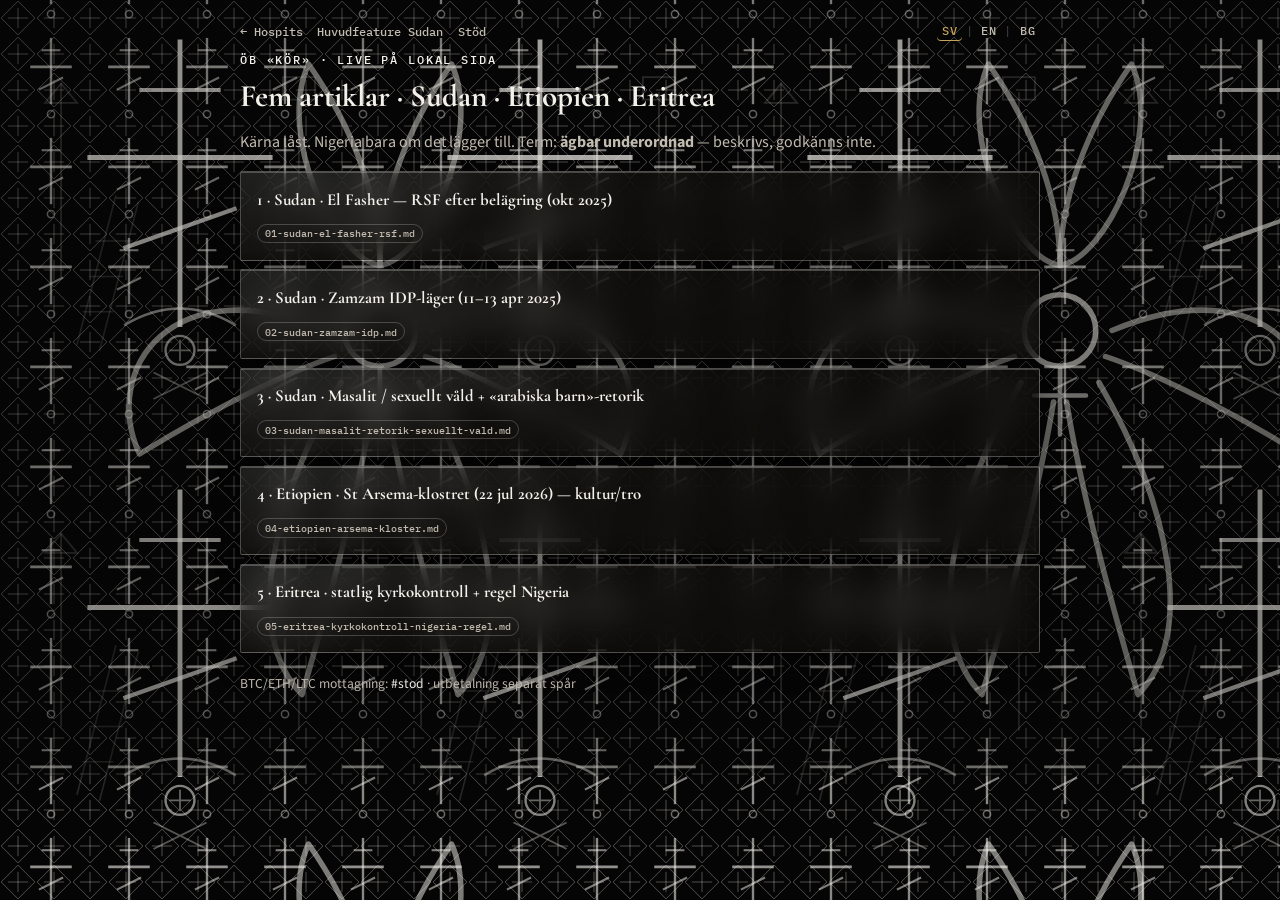
==== commit e4500493: "Merge pull request #5 from ARTIFICER-VAULT-HIVEMINDSYSOP/cursor/great-schema-bw-0ce4 Great Schema: b" ====
--- a/feature/index.html
+++ b/feature/index.html
@@ -3,19 +3,19 @@
 <meta charset="UTF-8" />
 <meta name="viewport" content="width=device-width, initial-scale=1" />
 <title data-i18n-doc="featureIndex.docTitle">Feature-serie · 5 artiklar · Frihetsbibliotek</title>
-<link href="https://fonts.googleapis.com/css2?family=Fraunces:opsz,wght@9..144,600;700&family=IBM+Plex+Mono:wght@400;500&family=Source+Sans+3:wght@400;600&display=swap" rel="stylesheet" />
+<link href="https://fonts.googleapis.com/css2?family=Cormorant+Garamond:ital,wght@0,500;0,600;0,700;1,500&family=IBM+Plex+Mono:wght@400;500&family=Source+Sans+3:wght@400;600&display=swap" rel="stylesheet" />
 <style>
-:root{--bg:#0c0b09;--stone:#17150f;--card:#1a1712;--gold:#c9a24a;--gold-soft:#e6d3a3;--ink:#e8e0d0;--mute:#8f8778;--line:#2e2a22;--wine:#5c2430}
-*{box-sizing:border-box}body{margin:0;color:var(--ink);font:400 16px/1.55 "Source Sans 3",sans-serif;background:radial-gradient(ellipse at 20% 0%,rgba(92,36,48,.2),transparent 45%),var(--bg);padding-bottom:3rem}
-a{color:var(--gold-soft);text-decoration:none}.stamp{font:500 .72rem "IBM Plex Mono",monospace;color:var(--gold);letter-spacing:.08em;text-transform:uppercase}
-h1{font-family:Fraunces,serif;color:var(--gold-soft);font-size:clamp(1.4rem,3.2vw,1.95rem);line-height:1.15;margin:.3rem 0}
-h2{font-family:Fraunces,serif;color:var(--gold-soft);font-size:1.1rem;margin:1.3rem 0 .5rem}
+:root{--bg:#050505;--stone:#101010;--card:rgba(16,16,16,.78);--gold:#c4a35a;--gold-soft:#f4f1ea;--ink:#f4f1ea;--mute:#c2bbb0;--line:rgba(244,241,234,.22);--wine:#f4f1ea}
+*{box-sizing:border-box}body{margin:0;color:var(--ink);font:400 16px/1.55 "Source Sans 3",sans-serif;background-color:#050505;background-image:radial-gradient(ellipse at 50% 20%,rgba(5,5,5,.05) 0%,rgba(5,5,5,.28) 80%),url("../schema/seraph.svg"),url("../schema/golgotha.svg"),url("../schema/cross-field.svg"),url("../schema/ornament.svg");background-size:100% 100%,680px 780px,360px 450px,78px 100px,36px 36px;background-repeat:no-repeat,repeat,repeat,repeat,repeat;background-position:center,40px 12px,0 0,12px 28px,0 0;background-attachment:scroll;padding-bottom:3rem}
+a{color:var(--gold-soft);text-decoration:none}.stamp{font:500 .72rem "IBM Plex Mono",monospace;color:var(--ink);letter-spacing:.16em;text-transform:uppercase}
+h1{font-family:"Cormorant Garamond",serif;color:var(--gold-soft);font-size:clamp(1.4rem,3.2vw,1.95rem);line-height:1.15;margin:.3rem 0}
+h2{font-family:"Cormorant Garamond",serif;color:var(--gold-soft);font-size:1.1rem;margin:1.3rem 0 .5rem}
 .wrap{max-width:52rem;margin:0 auto;padding:1.3rem 1rem}
 .mute{color:var(--mute)}.lede{color:var(--mute);max-width:40rem}
-table{width:100%;border-collapse:collapse;font-size:.88rem;margin:.4rem 0 1rem;background:var(--card);border:1px solid var(--line);border-radius:12px;overflow:hidden}
+table{width:100%;border-collapse:collapse;font-size:.88rem;margin:.4rem 0 1rem;background:var(--card);border:1px solid var(--line);border-radius:2px;overflow:hidden}
 th,td{text-align:left;vertical-align:top;padding:.5rem .65rem;border-bottom:1px solid var(--line)}
-th{font:500 .68rem "IBM Plex Mono",monospace;color:var(--gold);text-transform:uppercase;background:var(--stone)}
-tr:last-child td{border-bottom:0}.st{font:500 .72rem "IBM Plex Mono",monospace;color:var(--gold)}
+th{font:500 .68rem "IBM Plex Mono",monospace;color:var(--ink);text-transform:uppercase;background:var(--stone)}
+tr:last-child td{border-bottom:0}.st{font:500 .72rem "IBM Plex Mono",monospace;color:var(--ink)}
 nav{display:flex;flex-wrap:wrap;align-items:center;gap:.5rem .9rem;margin-bottom:.35rem}
 nav a{font:500 .78rem "IBM Plex Mono",monospace;color:var(--mute);margin-right:0}
 .lang-switch{margin-left:auto;display:inline-flex;align-items:center;gap:.15rem;font:500 .72rem "IBM Plex Mono",monospace;letter-spacing:.04em}
@@ -26,12 +26,10 @@
 .callout{background:var(--stone);border-left:3px solid var(--wine);border-radius:8px;padding:.7rem .85rem;margin:1rem 0;color:var(--mute);font-size:.9rem}
 ul{color:var(--ink)}code{font:400 .8rem "IBM Plex Mono",monospace;color:var(--gold-soft)}
 
-.card{position:relative;overflow:hidden;display:block;cursor:pointer;color:inherit;text-decoration:none;background:linear-gradient(165deg,rgba(230,211,163,.10),rgba(23,21,15,.42) 38%,rgba(12,11,9,.55));border:1px solid rgba(201,162,74,.28);border-radius:12px;padding:.9rem 1rem;margin:.55rem 0;backdrop-filter:blur(16px) saturate(1.25);-webkit-backdrop-filter:blur(16px) saturate(1.25);box-shadow:inset 0 1px 0 rgba(230,211,163,.22),0 12px 28px rgba(0,0,0,.32);transition:border-color .22s ease,box-shadow .22s ease,transform .22s ease}
-.card:hover{border-color:rgba(201,162,74,.75);box-shadow:inset 0 1px 0 rgba(230,211,163,.34),0 0 22px rgba(201,162,74,.22),0 14px 32px rgba(0,0,0,.4);transform:translateY(-2px);text-decoration:none}
+.card{position:relative;overflow:hidden;display:block;cursor:pointer;color:inherit;text-decoration:none;background:linear-gradient(165deg,rgba(255,255,255,.10),rgba(23,21,15,.42) 38%,rgba(12,11,9,.55));border:1px solid rgba(244,241,234,.28);border-radius:2px;padding:.9rem 1rem;margin:.55rem 0;backdrop-filter:blur(16px) saturate(1.25);-webkit-backdrop-filter:blur(16px) saturate(1.25);box-shadow:inset 0 1px 0 rgba(255,255,255,.22),0 12px 28px rgba(0,0,0,.32);transition:border-color .22s ease,box-shadow .22s ease,transform .22s ease}
+.card:hover{border-color:rgba(244,241,234,.75);box-shadow:inset 0 1px 0 rgba(255,255,255,.34),0 0 22px rgba(244,241,234,.22),0 14px 32px rgba(0,0,0,.4);transform:translateY(-2px);text-decoration:none}
 .badge{display:inline-block;font:500 .65rem "IBM Plex Mono",monospace;border:1px solid var(--line);border-radius:999px;padding:.1rem .45rem;color:var(--mute);margin-top:.35rem}
-</style>
-<link rel="stylesheet" href="../schema.css" />
-</head><body>
+</style></head><body>
 <div class="wrap">
 <nav>
   <a href="../frihet.html" data-i18n="nav.back">← Hospits</a>
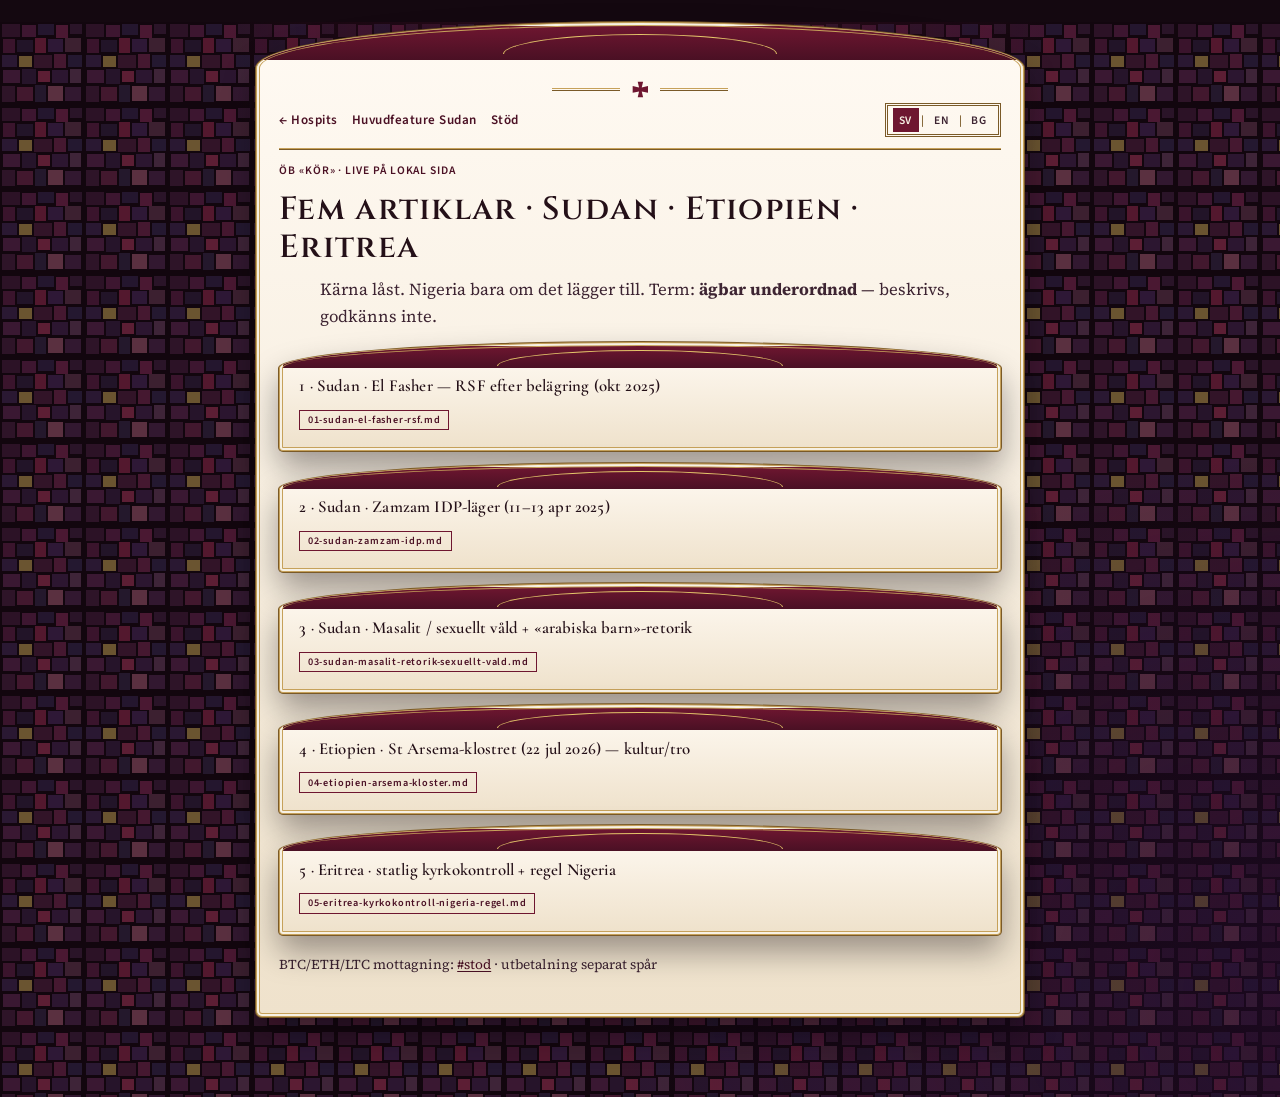
==== commit 82a08e14: "Restyle the library pages in a Templar and Byzantine palette. Porphyry mosaic, parchment panels, gol" ====
--- a/feature/index.html
+++ b/feature/index.html
@@ -3,34 +3,11 @@
 <meta charset="UTF-8" />
 <meta name="viewport" content="width=device-width, initial-scale=1" />
 <title data-i18n-doc="featureIndex.docTitle">Feature-serie · 5 artiklar · Frihetsbibliotek</title>
-<link href="https://fonts.googleapis.com/css2?family=Cormorant+Garamond:ital,wght@0,500;0,600;0,700;1,500&family=IBM+Plex+Mono:wght@400;500&family=Source+Sans+3:wght@400;600&display=swap" rel="stylesheet" />
-<style>
-:root{--bg:#050505;--stone:#101010;--card:rgba(16,16,16,.78);--gold:#c4a35a;--gold-soft:#f4f1ea;--ink:#f4f1ea;--mute:#c2bbb0;--line:rgba(244,241,234,.22);--wine:#f4f1ea}
-*{box-sizing:border-box}body{margin:0;color:var(--ink);font:400 16px/1.55 "Source Sans 3",sans-serif;background-color:#050505;background-image:radial-gradient(ellipse at 50% 20%,rgba(5,5,5,.05) 0%,rgba(5,5,5,.28) 80%),url("../schema/seraph.svg"),url("../schema/golgotha.svg"),url("../schema/cross-field.svg"),url("../schema/ornament.svg");background-size:100% 100%,680px 780px,360px 450px,78px 100px,36px 36px;background-repeat:no-repeat,repeat,repeat,repeat,repeat;background-position:center,40px 12px,0 0,12px 28px,0 0;background-attachment:scroll;padding-bottom:3rem}
-a{color:var(--gold-soft);text-decoration:none}.stamp{font:500 .72rem "IBM Plex Mono",monospace;color:var(--ink);letter-spacing:.16em;text-transform:uppercase}
-h1{font-family:"Cormorant Garamond",serif;color:var(--gold-soft);font-size:clamp(1.4rem,3.2vw,1.95rem);line-height:1.15;margin:.3rem 0}
-h2{font-family:"Cormorant Garamond",serif;color:var(--gold-soft);font-size:1.1rem;margin:1.3rem 0 .5rem}
-.wrap{max-width:52rem;margin:0 auto;padding:1.3rem 1rem}
-.mute{color:var(--mute)}.lede{color:var(--mute);max-width:40rem}
-table{width:100%;border-collapse:collapse;font-size:.88rem;margin:.4rem 0 1rem;background:var(--card);border:1px solid var(--line);border-radius:2px;overflow:hidden}
-th,td{text-align:left;vertical-align:top;padding:.5rem .65rem;border-bottom:1px solid var(--line)}
-th{font:500 .68rem "IBM Plex Mono",monospace;color:var(--ink);text-transform:uppercase;background:var(--stone)}
-tr:last-child td{border-bottom:0}.st{font:500 .72rem "IBM Plex Mono",monospace;color:var(--ink)}
-nav{display:flex;flex-wrap:wrap;align-items:center;gap:.5rem .9rem;margin-bottom:.35rem}
-nav a{font:500 .78rem "IBM Plex Mono",monospace;color:var(--mute);margin-right:0}
-.lang-switch{margin-left:auto;display:inline-flex;align-items:center;gap:.15rem;font:500 .72rem "IBM Plex Mono",monospace;letter-spacing:.04em}
-.lang-sep{color:var(--line);user-select:none;padding:0 .05rem}
-.lang-btn{background:transparent;border:0;color:var(--mute);cursor:pointer;font:inherit;letter-spacing:.06em;padding:.15rem .3rem;border-radius:4px}
-.lang-btn:hover{color:var(--gold-soft)}
-.lang-btn.is-active{color:var(--gold);box-shadow:inset 0 -1px 0 var(--gold)}
-.callout{background:var(--stone);border-left:3px solid var(--wine);border-radius:8px;padding:.7rem .85rem;margin:1rem 0;color:var(--mute);font-size:.9rem}
-ul{color:var(--ink)}code{font:400 .8rem "IBM Plex Mono",monospace;color:var(--gold-soft)}
-
-.card{position:relative;overflow:hidden;display:block;cursor:pointer;color:inherit;text-decoration:none;background:linear-gradient(165deg,rgba(255,255,255,.10),rgba(23,21,15,.42) 38%,rgba(12,11,9,.55));border:1px solid rgba(244,241,234,.28);border-radius:2px;padding:.9rem 1rem;margin:.55rem 0;backdrop-filter:blur(16px) saturate(1.25);-webkit-backdrop-filter:blur(16px) saturate(1.25);box-shadow:inset 0 1px 0 rgba(255,255,255,.22),0 12px 28px rgba(0,0,0,.32);transition:border-color .22s ease,box-shadow .22s ease,transform .22s ease}
-.card:hover{border-color:rgba(244,241,234,.75);box-shadow:inset 0 1px 0 rgba(255,255,255,.34),0 0 22px rgba(244,241,234,.22),0 14px 32px rgba(0,0,0,.4);transform:translateY(-2px);text-decoration:none}
-.badge{display:inline-block;font:500 .65rem "IBM Plex Mono",monospace;border:1px solid var(--line);border-radius:999px;padding:.1rem .45rem;color:var(--mute);margin-top:.35rem}
-</style></head><body>
+<link rel="icon" href="../schema/favicon.svg" type="image/svg+xml" />
+<link rel="stylesheet" href="https://fonts.googleapis.com/css2?family=Cinzel:wght@500;600;700&family=Cormorant+Garamond:ital,wght@0,500;0,600;0,700;1,500&family=IBM+Plex+Mono:wght@400;500&family=Source+Sans+3:ital,wght@0,400;0,600;1,400&family=Source+Serif+4:ital,opsz,wght@0,8..60,400;0,8..60,600;1,8..60,400&display=swap" />
+<link rel="stylesheet" href="../style.css" /></head><body>
 <div class="wrap">
+<div class="cross-divider" aria-hidden="true"><svg class="cross-pattee" viewBox="0 0 100 100" focusable="false"><path fill="currentColor" d="M34 4h32l-8 34 38-8v40l-38-8 8 34H34l8-34L4 70V30l38 8z"/></svg></div>
 <nav>
   <a href="../frihet.html" data-i18n="nav.back">← Hospits</a>
   <a href="../frihet-sudan-guld.html" data-i18n="nav.huvudfeatureSudan">Huvudfeature Sudan</a>
--- a/style.css
+++ b/style.css
@@ -0,0 +1,656 @@
+/* Frihetsbibliotek · porphyry field, parchment panels, gold double-rule, cross pattée. */
+:root {
+  --bg: #140810;
+  --bg-nav: #1a0814;
+  --crimson: #6e1630;
+  --crimson-deep: #4a1024;
+  --ink: #241018;
+  --ink-soft: #3d2432;
+  --ivory: #f7f1e4;
+  --ivory-soft: #e6d9c8;
+  --gold: #e4c56a;
+  --gold-deep: #a6843c;
+  --gold-leaf: #c6a15a;
+  --parchment: #f7f1e4;
+  --parchment-shade: #efe2cc;
+  --frame: #7a5a28;
+  --serif-display: "Cinzel", "Cormorant Garamond", "Times New Roman", serif;
+  --serif-text: "Cormorant Garamond", "Times New Roman", serif;
+  --body: "Source Serif 4", "Source Sans 3", "Palatino Linotype", serif;
+  --ui: "Source Sans 3", "Segoe UI", sans-serif;
+  --mono: "IBM Plex Mono", ui-monospace, monospace;
+  color-scheme: dark;
+}
+
+*, *::before, *::after {
+  box-sizing: border-box;
+  font-variant-ligatures: none;
+  font-feature-settings: "liga" 0, "clig" 0, "dlig" 0, "hlig" 0, "calt" 0;
+}
+
+html { background: var(--bg); }
+
+body {
+  margin: 0;
+  color: var(--ivory);
+  font: 400 17px/1.6 var(--body);
+  background-color: var(--bg);
+  background-image:
+    radial-gradient(ellipse at 50% -8%, rgba(92, 24, 52, .42), transparent 46%),
+    radial-gradient(ellipse at 110% 90%, rgba(36, 12, 48, .55), transparent 40%),
+    url("schema/tessera.svg");
+  background-size: auto, auto, 84px 84px;
+  background-attachment: scroll;
+  padding-bottom: 3rem;
+}
+
+::selection { background: var(--crimson); color: var(--ivory); }
+
+:focus-visible {
+  outline: 2px solid var(--gold);
+  outline-offset: 3px;
+}
+.hero-panel :focus-visible,
+.wrap :focus-visible,
+article.prose :focus-visible,
+.panel :focus-visible,
+article.card :focus-visible {
+  outline-color: var(--crimson);
+}
+
+a {
+  color: var(--ivory);
+  text-decoration-thickness: 1px;
+  text-underline-offset: .18em;
+}
+a:hover { color: #fff8ec; }
+
+h1, h2, .brand {
+  font-family: var(--serif-display);
+  font-weight: 600;
+  font-variant-ligatures: none;
+  letter-spacing: .04em;
+  overflow-wrap: break-word;
+}
+h3 {
+  font-family: var(--serif-text);
+  font-weight: 600;
+  letter-spacing: .01em;
+  overflow-wrap: break-word;
+}
+h1 {
+  color: var(--ivory);
+  margin: .2rem 0 .15rem;
+  font-size: clamp(1.85rem, 4.6vw, 3.15rem);
+  line-height: 1.12;
+}
+h2 {
+  color: var(--ivory);
+  font-size: 1.45rem;
+  line-height: 1.25;
+  margin: 0 0 .7rem;
+}
+
+.stamp, .badge, .typ, .katalog-note, dt, .lang-btn, nav a, .back {
+  font-family: var(--ui);
+  font-variant-ligatures: none;
+}
+.stamp {
+  font: 600 .72rem var(--ui);
+  letter-spacing: .08em;
+  text-transform: uppercase;
+}
+.meta, code, .path, .st {
+  font-family: var(--mono);
+  font-variant-ligatures: none;
+}
+
+.mute, .lede { color: var(--ivory-soft); }
+.lede { max-width: 40rem; margin: .55rem auto 0; font-size: 1.05rem; }
+.ox { color: var(--gold); font-weight: 600; }
+
+/* Cross pattée */
+.cross-pattee { display: block; width: 1.15rem; height: 1.15rem; }
+.schema-cross {
+  color: var(--crimson);
+  width: 3.4rem;
+  margin: .2rem auto .45rem;
+}
+.schema-cross .cross-pattee { width: 3.4rem; height: 3.4rem; }
+.cross-divider {
+  display: flex;
+  align-items: center;
+  justify-content: center;
+  gap: .7rem;
+  margin: .9rem auto .15rem;
+  color: var(--crimson);
+}
+.cross-divider .cross-pattee { width: 1.05rem; height: 1.05rem; flex: none; }
+.cross-divider::before,
+.cross-divider::after {
+  content: "";
+  width: 4.25rem;
+  height: 3px;
+  border-top: 1px solid var(--gold-leaf);
+  border-bottom: 1px solid var(--frame);
+}
+.cross-divider.on-dark { color: var(--gold); }
+.cross-divider.on-dark::before,
+.cross-divider.on-dark::after {
+  border-top-color: var(--gold);
+  border-bottom-color: var(--gold-deep);
+}
+
+/* Navigation */
+nav.top {
+  position: sticky;
+  top: 0;
+  z-index: 20;
+  background: var(--bg-nav);
+  border-bottom: 1px solid var(--gold);
+  box-shadow: inset 0 -3px 0 var(--bg-nav), inset 0 -4px 0 var(--gold-deep);
+}
+nav.top .inner {
+  max-width: 72rem;
+  margin: 0 auto;
+  padding: .7rem 1.1rem;
+  display: flex;
+  gap: .35rem .85rem;
+  align-items: center;
+  flex-wrap: wrap;
+}
+nav.top .brand {
+  font-size: 1.15rem;
+  color: var(--ivory);
+  letter-spacing: .12em;
+  text-transform: uppercase;
+  margin-right: .25rem;
+}
+nav.top a {
+  font: 600 .92rem var(--ui);
+  letter-spacing: .06em;
+  text-transform: uppercase;
+  color: var(--ivory);
+  text-decoration: none;
+}
+nav.top a:hover {
+  color: var(--gold);
+  text-decoration: none;
+}
+.lang-switch {
+  margin-left: auto;
+  display: inline-flex;
+  align-items: center;
+  gap: .1rem;
+  padding: .12rem .28rem;
+  border: 3px double var(--gold-leaf);
+  background: rgba(20, 8, 16, .35);
+  font: 600 .72rem var(--ui);
+  letter-spacing: .06em;
+}
+.lang-sep { color: rgba(228, 197, 106, .7); user-select: none; padding: 0 .08rem; }
+.lang-btn {
+  background: transparent;
+  border: 0;
+  color: var(--ivory-soft);
+  cursor: pointer;
+  font: inherit;
+  letter-spacing: .08em;
+  padding: .22rem .38rem;
+}
+.lang-btn:hover { color: var(--ivory); }
+.lang-btn.is-active {
+  color: var(--bg);
+  background: var(--gold);
+}
+
+.hero, section.block { max-width: 72rem; margin: 0 auto; padding: 1.35rem 1.1rem 0; }
+.hero { padding-top: 1.5rem; padding-bottom: .35rem; }
+section.block, main.post, header.hero { scroll-margin-top: 6.5rem; }
+
+/* Parchment sheets and arched cards */
+.hero-panel,
+header.hero:not(:has(.hero-panel)),
+article.card,
+a.feature-card:not(:has(article.card)),
+a.card,
+.panel,
+.wrap,
+article.prose {
+  position: relative;
+  color: var(--ink);
+  background-color: var(--parchment);
+  background-image:
+    linear-gradient(var(--crimson), var(--crimson-deep)),
+    linear-gradient(180deg, #fffaf3, var(--parchment-shade));
+  background-size: 100% 22px, 100% 100%;
+  background-repeat: no-repeat;
+  border: 4px double var(--gold-leaf);
+  border-radius: 50% 50% 4px 4px / 26px 26px 4px 4px;
+  box-shadow:
+    0 0 0 1px var(--frame),
+    0 16px 32px rgba(8, 2, 8, .38);
+}
+
+.hero-panel,
+header.hero:not(:has(.hero-panel)),
+.wrap,
+article.prose,
+main.post .panel {
+  border-radius: 50% 50% 6px 6px / 46px 46px 6px 6px;
+  background-size: 100% 34px, 100% 100%;
+}
+
+.hero-panel {
+  text-align: center;
+  padding: 2.55rem 1.5rem 1.45rem;
+}
+header.hero:not(:has(.hero-panel)) {
+  text-align: center;
+  padding: 2.6rem 1.35rem 1.4rem;
+  margin-top: 1.25rem;
+}
+.hero-panel .stamp,
+header.hero:not(:has(.hero-panel)) .stamp,
+.wrap .stamp {
+  color: var(--crimson-deep);
+}
+.hero-panel h1,
+header.hero:not(:has(.hero-panel)) h1,
+.wrap h1,
+article.prose h1,
+.panel h1,
+main.post h1 {
+  color: var(--ink);
+}
+.hero-panel .lede,
+header.hero:not(:has(.hero-panel)) .lede,
+.hero-panel .ox,
+header.hero:not(:has(.hero-panel)) .ox {
+  color: var(--ink-soft);
+}
+.hero-panel .ox,
+header.hero:not(:has(.hero-panel)) .ox,
+.wrap .ox { color: var(--crimson); }
+
+.hero-panel::before,
+header.hero:not(:has(.hero-panel))::before,
+article.card::before,
+a.feature-card:not(:has(article.card))::before,
+a.card::before,
+.panel::before,
+.wrap::before,
+article.prose::before {
+  content: "";
+  position: absolute;
+  left: 30%;
+  right: 30%;
+  top: 4px;
+  height: 16px;
+  border: 1px solid var(--gold);
+  border-bottom: 0;
+  border-radius: 50% 50% 0 0 / 16px 16px 0 0;
+  pointer-events: none;
+}
+.hero-panel::before,
+header.hero:not(:has(.hero-panel))::before,
+.wrap::before,
+article.prose::before,
+.panel::before {
+  left: 32%;
+  right: 32%;
+  top: 8px;
+  height: 20px;
+  border-radius: 50% 50% 0 0 / 20px 20px 0 0;
+}
+
+/* Section titles on the mosaic field */
+section.block > h2 {
+  display: flex;
+  flex-direction: column;
+  align-items: center;
+  gap: .35rem;
+  text-align: center;
+  color: var(--ivory);
+  background: none;
+  border: 0;
+  box-shadow: none;
+  padding: .15rem 0 .45rem;
+  font-size: clamp(1.25rem, 2.4vw, 1.6rem);
+}
+section.block > h2::before {
+  content: "";
+  width: 1.05rem;
+  height: 1.05rem;
+  background-color: var(--gold);
+  -webkit-mask: url("schema/cross-pattee.svg") center / contain no-repeat;
+  mask: url("schema/cross-pattee.svg") center / contain no-repeat;
+  mask-mode: alpha;
+}
+section.block > h2::after {
+  content: "";
+  width: min(11rem, 46%);
+  height: 3px;
+  border-top: 1px solid var(--gold);
+  border-bottom: 1px solid var(--gold-deep);
+}
+
+.grid {
+  display: grid;
+  gap: .85rem;
+  grid-template-columns: repeat(auto-fill, minmax(16rem, 1fr));
+  margin-top: .45rem;
+}
+.katalog-note {
+  font: 400 .78rem var(--ui);
+  color: var(--ivory-soft);
+  letter-spacing: .03em;
+  margin: .15rem 0 .45rem;
+}
+
+article.card,
+a.feature-card:not(:has(article.card)),
+a.card {
+  overflow: hidden;
+  padding: 1.85rem 1rem 1rem;
+  min-height: 5.6rem;
+  transition: box-shadow .2s ease, transform .2s ease;
+}
+a.feature-card:not(:has(article.card)) { display: block; margin-top: .55rem; }
+a.card { display: block; margin: .7rem 0; text-decoration: none; }
+a.feature-card {
+  display: block;
+  color: inherit;
+  text-decoration: none;
+  background: none;
+  border: 0;
+  box-shadow: none;
+  border-radius: 0;
+  margin-top: .55rem;
+}
+a.feature-card:hover,
+a.card-link:hover,
+a.card:hover { text-decoration: none; color: inherit; }
+a.card-link { cursor: pointer; display: block; color: inherit; text-decoration: none; }
+a.card-link:hover article.card,
+a.feature-card:hover article.card,
+a.feature-card:not(:has(article.card)):hover,
+a.card:hover {
+  box-shadow:
+    0 0 0 1px var(--gold),
+    0 18px 34px rgba(8, 2, 8, .48);
+  transform: translateY(-2px);
+}
+a.card-link:hover h3,
+a.feature-card:hover h3,
+a.card:hover h2 { text-decoration: underline; text-underline-offset: .16em; }
+
+article.card .typ,
+a.feature-card .typ,
+a.card .typ {
+  font: 600 .68rem var(--ui);
+  color: var(--crimson);
+  letter-spacing: .12em;
+  text-transform: uppercase;
+}
+article.card h3,
+a.feature-card h3,
+a.card h2,
+a.card h3 {
+  font-family: var(--serif-text);
+  color: var(--ink);
+  font-size: 1.2rem;
+  margin: .28rem 0 .3rem;
+  font-weight: 600;
+  line-height: 1.25;
+  letter-spacing: .01em;
+  background: none;
+  border: 0;
+  box-shadow: none;
+  padding: 0;
+  display: block;
+  text-align: left;
+}
+article.card h3::before,
+article.card h3::after,
+a.card h2::before,
+a.card h2::after,
+a.feature-card h3::before,
+a.feature-card h3::after { content: none; }
+article.card p,
+a.feature-card p,
+a.card p { margin: 0; color: var(--ink-soft); font-size: .92rem; }
+.meta { font: 400 .72rem var(--mono) !important; color: var(--ink-soft); }
+.badge {
+  display: inline-block;
+  margin-top: .5rem;
+  border: 1px solid var(--crimson);
+  color: var(--crimson-deep);
+  background: transparent;
+  border-radius: 0;
+  padding: .14rem .48rem;
+  letter-spacing: .08em;
+  font: 600 .64rem var(--ui);
+}
+.empty { color: var(--ivory-soft); font-size: .95rem; }
+.feature-wrap { margin-top: .35rem; }
+article.card.feature h3 { font-size: 1.45rem; margin: .35rem 0 .4rem; }
+article.card.feature p { font-size: 1rem; line-height: 1.5; }
+
+footer.site {
+  max-width: 72rem;
+  margin: 2.2rem auto 0;
+  padding: 1rem 1.1rem 0;
+  border-top: 1px solid var(--gold);
+  box-shadow: inset 0 3px 0 transparent, inset 0 4px 0 var(--gold-deep);
+  color: var(--ivory-soft);
+  font-size: .85rem;
+}
+footer.site .stamp { margin-bottom: .4rem; color: var(--ivory); letter-spacing: .08em; }
+footer.site a { color: var(--gold); }
+footer.site a:hover { color: #fff4d2; }
+
+/* Catalog post */
+main.post {
+  max-width: 46rem;
+  margin: 0 auto;
+  padding: 1.6rem 1.1rem 0;
+}
+.back {
+  font: 600 .75rem var(--ui);
+  letter-spacing: .08em;
+  text-transform: uppercase;
+  color: var(--gold);
+  text-decoration: none;
+}
+.back:hover { color: #fff4d2; }
+main.post h1 { margin: .85rem 0 1rem; font-size: clamp(1.7rem, 4vw, 2.45rem); color: var(--ivory); }
+.panel {
+  overflow: hidden;
+  padding: 2.45rem 1.2rem 1.2rem;
+}
+.panel,
+.panel .vault,
+.panel dd { color: var(--ink); }
+.vault { position: relative; margin: 0 0 1rem; color: var(--ink-soft); font-size: .98rem; }
+dl { position: relative; margin: 0; }
+.row {
+  display: grid;
+  grid-template-columns: 7rem minmax(0, 1fr);
+  gap: 1rem;
+  padding: .8rem 0;
+  border-bottom: 1px solid rgba(74, 16, 36, .18);
+}
+.row:last-child { border-bottom: 0; }
+dt {
+  color: var(--crimson);
+  font: 600 .72rem var(--ui);
+  text-transform: uppercase;
+  letter-spacing: .1em;
+}
+dd { margin: 0; color: var(--ink); overflow-wrap: anywhere; }
+.missing { color: var(--ivory-soft); }
+
+/* Feature articles and Sudan feature */
+.wrap {
+  max-width: 48rem;
+  margin: 1.35rem auto 2rem;
+  padding: 2.55rem 1.2rem 1.5rem;
+}
+.wrap > nav,
+header.hero + article ~ nav { margin-bottom: .35rem; }
+.wrap nav {
+  display: flex;
+  flex-wrap: wrap;
+  align-items: center;
+  gap: .45rem .85rem;
+  margin: .35rem 0 .8rem;
+  padding-bottom: .7rem;
+  border-bottom: 1px solid var(--gold-leaf);
+  box-shadow: 0 1px 0 var(--frame);
+}
+.wrap nav a {
+  font: 600 .82rem var(--ui);
+  letter-spacing: .04em;
+  color: var(--crimson-deep);
+  text-decoration: none;
+}
+.wrap nav a:hover { color: var(--crimson); text-decoration: underline; }
+.wrap .lang-switch {
+  background: transparent;
+  border-color: var(--frame);
+}
+.wrap .lang-sep { color: var(--frame); }
+.wrap .lang-btn { color: var(--ink-soft); }
+.wrap .lang-btn:hover { color: var(--ink); }
+.wrap .lang-btn.is-active {
+  color: var(--ivory);
+  background: var(--crimson);
+}
+.wrap h1 {
+  font-size: clamp(1.45rem, 3.2vw, 2rem);
+  line-height: 1.2;
+  margin: .35rem 0 .6rem;
+}
+.wrap h2,
+article.prose h2 {
+  display: block;
+  text-align: left;
+  color: var(--ink);
+  font-size: 1.2rem;
+  margin: 1.35rem 0 .5rem;
+  padding: 0 0 .35rem;
+  background: none;
+  border: 0;
+  border-bottom: 1px solid var(--gold-leaf);
+  box-shadow: 0 1px 0 var(--frame);
+  letter-spacing: .03em;
+}
+.wrap h2::before,
+.wrap h2::after,
+article.prose h2::before,
+article.prose h2::after { content: none; }
+.wrap p,
+.wrap li,
+article.prose p,
+article.prose li { color: var(--ink); }
+.wrap .mute,
+.wrap .lede,
+article.prose .mute { color: var(--ink-soft); }
+.wrap a,
+article.prose a { color: var(--crimson-deep); }
+.wrap a:hover,
+article.prose a:hover { color: var(--crimson); }
+.wrap .callout a,
+article.prose .callout a { color: var(--crimson-deep); }
+
+table,
+table.claims {
+  width: 100%;
+  border-collapse: collapse;
+  font-size: .9rem;
+  margin: .45rem 0 1rem;
+  background: #fffaf3;
+  border: 3px double var(--gold-leaf);
+  border-radius: 2px;
+  overflow: hidden;
+  color: var(--ink);
+}
+th, td {
+  text-align: left;
+  vertical-align: top;
+  padding: .55rem .65rem;
+  border-bottom: 1px solid rgba(74, 16, 36, .16);
+  overflow-wrap: anywhere;
+}
+th {
+  font: 600 .7rem var(--ui);
+  color: var(--ivory);
+  letter-spacing: .06em;
+  text-transform: uppercase;
+  background: var(--crimson-deep);
+}
+tr:last-child td { border-bottom: 0; }
+td { color: var(--ink); }
+.st { font: 600 .74rem var(--mono); color: var(--crimson-deep); }
+.src { color: var(--ink-soft); font-size: .84rem; }
+.callout {
+  background: #fff6e8;
+  border: 3px double var(--gold-leaf);
+  border-left: 4px solid var(--crimson);
+  border-radius: 2px;
+  padding: .75rem .9rem;
+  margin: 1rem 0;
+  color: var(--ink);
+  font-size: .95rem;
+}
+.callout b { color: var(--crimson-deep); }
+ol.chain { margin: .4rem 0 1rem; padding-left: 1.2rem; color: var(--ink); }
+ol.chain li { margin: .35rem 0; }
+code, code.path {
+  font: 400 .8rem var(--mono);
+  color: var(--ink);
+  background: var(--parchment-shade);
+  border: 1px solid var(--gold-deep);
+  padding: .05em .28em;
+  word-break: break-all;
+}
+article.prose {
+  max-width: 48rem;
+  margin: 1rem auto 0;
+  padding: 2.45rem 1.15rem 1.25rem;
+}
+body:has(article.prose) section.block,
+body:has(article.prose) footer.site { max-width: 48rem; }
+section.block > .mute { color: var(--ivory-soft); }
+
+@media (prefers-reduced-motion: reduce) {
+  article.card,
+  a.feature-card:not(:has(article.card)),
+  a.card { transition: none; }
+  a.card-link:hover article.card,
+  a.feature-card:hover article.card,
+  a.feature-card:not(:has(article.card)):hover,
+  a.card:hover { transform: none; }
+}
+
+@media (max-width: 720px) {
+  body { font-size: 16.5px; }
+  .hero-panel,
+  header.hero:not(:has(.hero-panel)) { padding: 2.15rem .9rem 1.1rem; border-radius: 50% 50% 4px 4px / 36px 36px 4px 4px; }
+  .wrap, article.prose { padding: 2.05rem .85rem 1.15rem; border-radius: 50% 50% 4px 4px / 36px 36px 4px 4px; }
+  nav.top a { letter-spacing: .03em; font-size: .84rem; }
+  h1 { font-size: 1.85rem; }
+  .row { grid-template-columns: 1fr; gap: .2rem; }
+  th, td { padding: .45rem .4rem; font-size: .8rem; }
+  .cross-divider::before,
+  .cross-divider::after { width: 2.4rem; }
+}
+
+@media (max-width: 420px) {
+  nav.top .inner, .hero, section.block, main.post { padding-left: .75rem; padding-right: .75rem; }
+  .lang-switch { margin-left: 0; }
+  article.card,
+  a.feature-card:not(:has(article.card)),
+  a.card { border-radius: 50% 50% 4px 4px / 22px 22px 4px 4px; }
+}
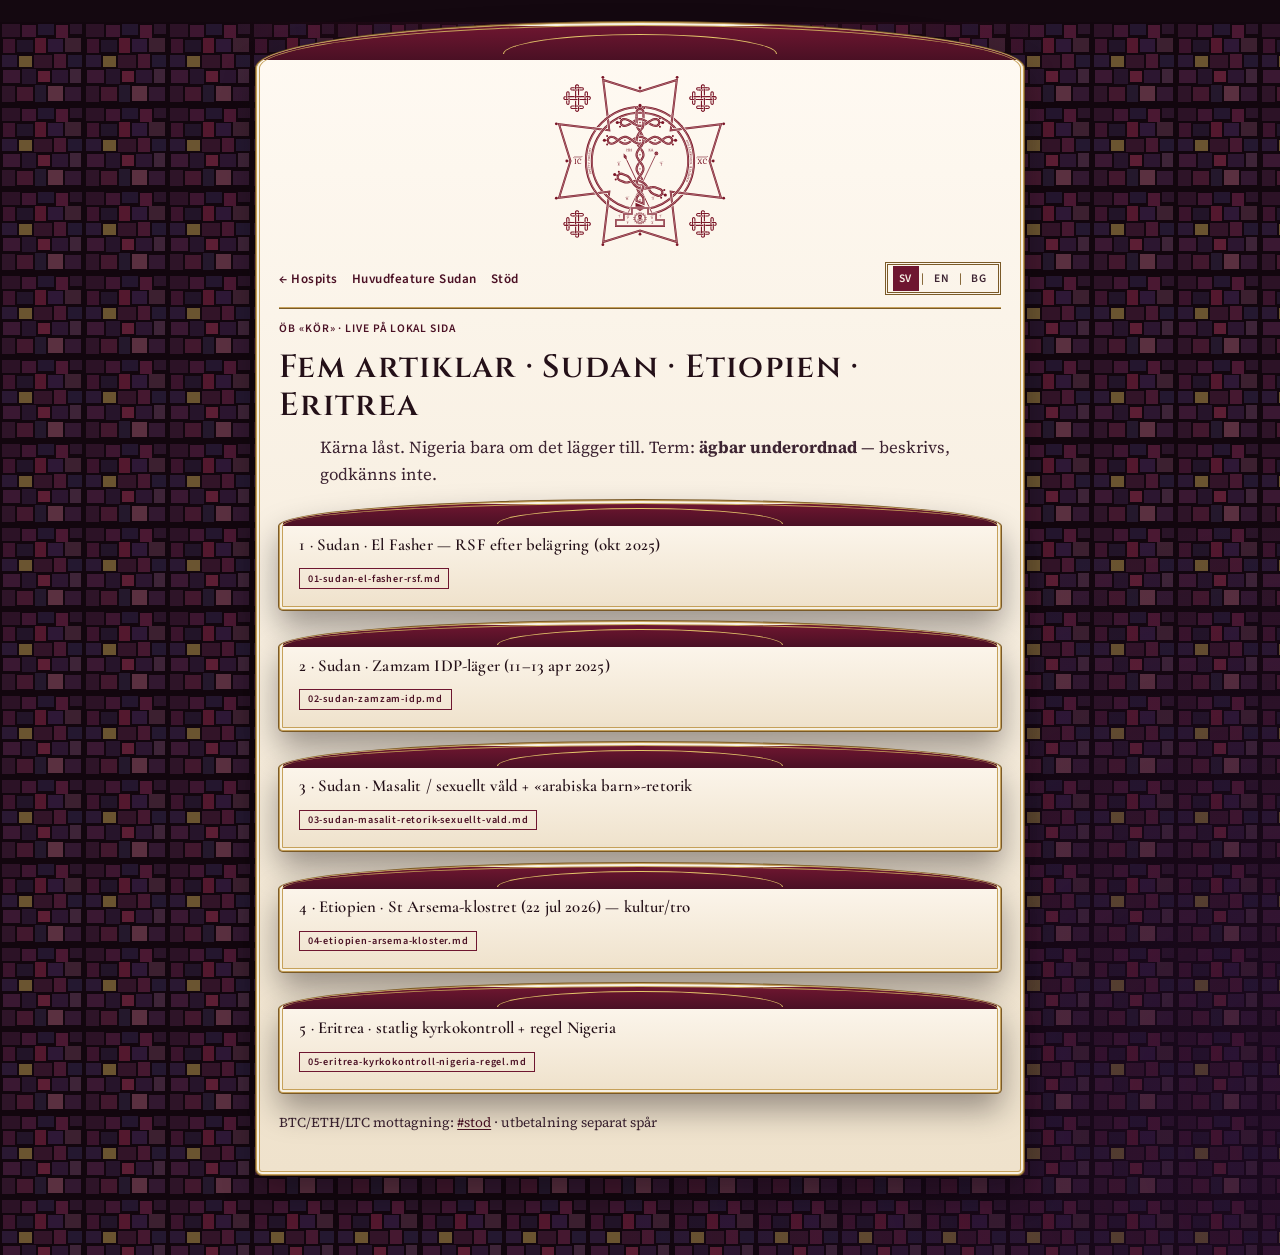
==== commit 1a968267: "Replace the Templar cross with the Slavic-Ethiopian cross emblem. Gold on dark surfaces, red on parc" ====
--- a/feature/index.html
+++ b/feature/index.html
@@ -3,11 +3,12 @@
 <meta charset="UTF-8" />
 <meta name="viewport" content="width=device-width, initial-scale=1" />
 <title data-i18n-doc="featureIndex.docTitle">Feature-serie · 5 artiklar · Frihetsbibliotek</title>
-<link rel="icon" href="../schema/favicon.svg" type="image/svg+xml" />
+<link rel="icon" href="../assets/favicon.svg" type="image/svg+xml" />
+<meta property="og:image" content="https://artificer-vault-hivemindsysop.github.io/frihetsbibliotek-sida/assets/korsemblem-porfyr.svg" />
 <link rel="stylesheet" href="https://fonts.googleapis.com/css2?family=Cinzel:wght@500;600;700&family=Cormorant+Garamond:ital,wght@0,500;0,600;0,700;1,500&family=IBM+Plex+Mono:wght@400;500&family=Source+Sans+3:ital,wght@0,400;0,600;1,400&family=Source+Serif+4:ital,opsz,wght@0,8..60,400;0,8..60,600;1,8..60,400&display=swap" />
 <link rel="stylesheet" href="../style.css" /></head><body>
 <div class="wrap">
-<div class="cross-divider" aria-hidden="true"><svg class="cross-pattee" viewBox="0 0 100 100" focusable="false"><path fill="currentColor" d="M34 4h32l-8 34 38-8v40l-38-8 8 34H34l8-34L4 70V30l38 8z"/></svg></div>
+<img class="emblem emblem-on-light" src="../assets/korsemblem-rod.svg" width="180" height="180" alt="Korsémblem" data-i18n-alt="emblem.alt" />
 <nav>
   <a href="../frihet.html" data-i18n="nav.back">← Hospits</a>
   <a href="../frihet-sudan-guld.html" data-i18n="nav.huvudfeatureSudan">Huvudfeature Sudan</a>
--- a/style.css
+++ b/style.css
@@ -109,14 +109,36 @@
 .lede { max-width: 40rem; margin: .55rem auto 0; font-size: 1.05rem; }
 .ox { color: var(--gold); font-weight: 600; }
 
-/* Cross pattée */
-.cross-pattee { display: block; width: 1.15rem; height: 1.15rem; }
-.schema-cross {
-  color: var(--crimson);
-  width: 3.4rem;
-  margin: .2rem auto .45rem;
-}
-.schema-cross .cross-pattee { width: 3.4rem; height: 3.4rem; }
+/* Cross emblem */
+.emblem { display: block; height: auto; }
+.emblem-nav {
+  width: 2.5rem;
+  height: 2.5rem;
+  flex: none;
+}
+.emblem-seal {
+  width: min(13.5rem, 70%);
+  margin: .1rem auto .45rem;
+  padding: .35rem;
+  border-radius: 50%;
+  background: radial-gradient(circle, #140810 0 64%, rgba(20, 8, 16, 0) 74%);
+}
+.emblem-hero { width: 100%; height: auto; }
+.emblem-on-light {
+  width: min(11.5rem, 68%);
+  height: auto;
+  margin: .15rem auto .55rem;
+}
+.emblem-plate {
+  width: min(22rem, 88%);
+  margin: 2.2rem auto 0;
+  padding: 0 1.1rem;
+}
+.emblem-plate img { width: 100%; height: auto; display: block; }
+main.post > .emblem-hero {
+  width: min(10.5rem, 62%);
+  margin: 0 auto .8rem;
+}
 .cross-divider {
   display: flex;
   align-items: center;
@@ -125,7 +147,7 @@
   margin: .9rem auto .15rem;
   color: var(--crimson);
 }
-.cross-divider .cross-pattee { width: 1.05rem; height: 1.05rem; flex: none; }
+.cross-divider img { width: 1.35rem; height: 1.35rem; flex: none; }
 .cross-divider::before,
 .cross-divider::after {
   content: "";
@@ -320,12 +342,9 @@
 }
 section.block > h2::before {
   content: "";
-  width: 1.05rem;
-  height: 1.05rem;
-  background-color: var(--gold);
-  -webkit-mask: url("schema/cross-pattee.svg") center / contain no-repeat;
-  mask: url("schema/cross-pattee.svg") center / contain no-repeat;
-  mask-mode: alpha;
+  width: 1.25rem;
+  height: 1.25rem;
+  background: url("assets/korsemblem-mark-guld.svg") center / contain no-repeat;
 }
 section.block > h2::after {
   content: "";
